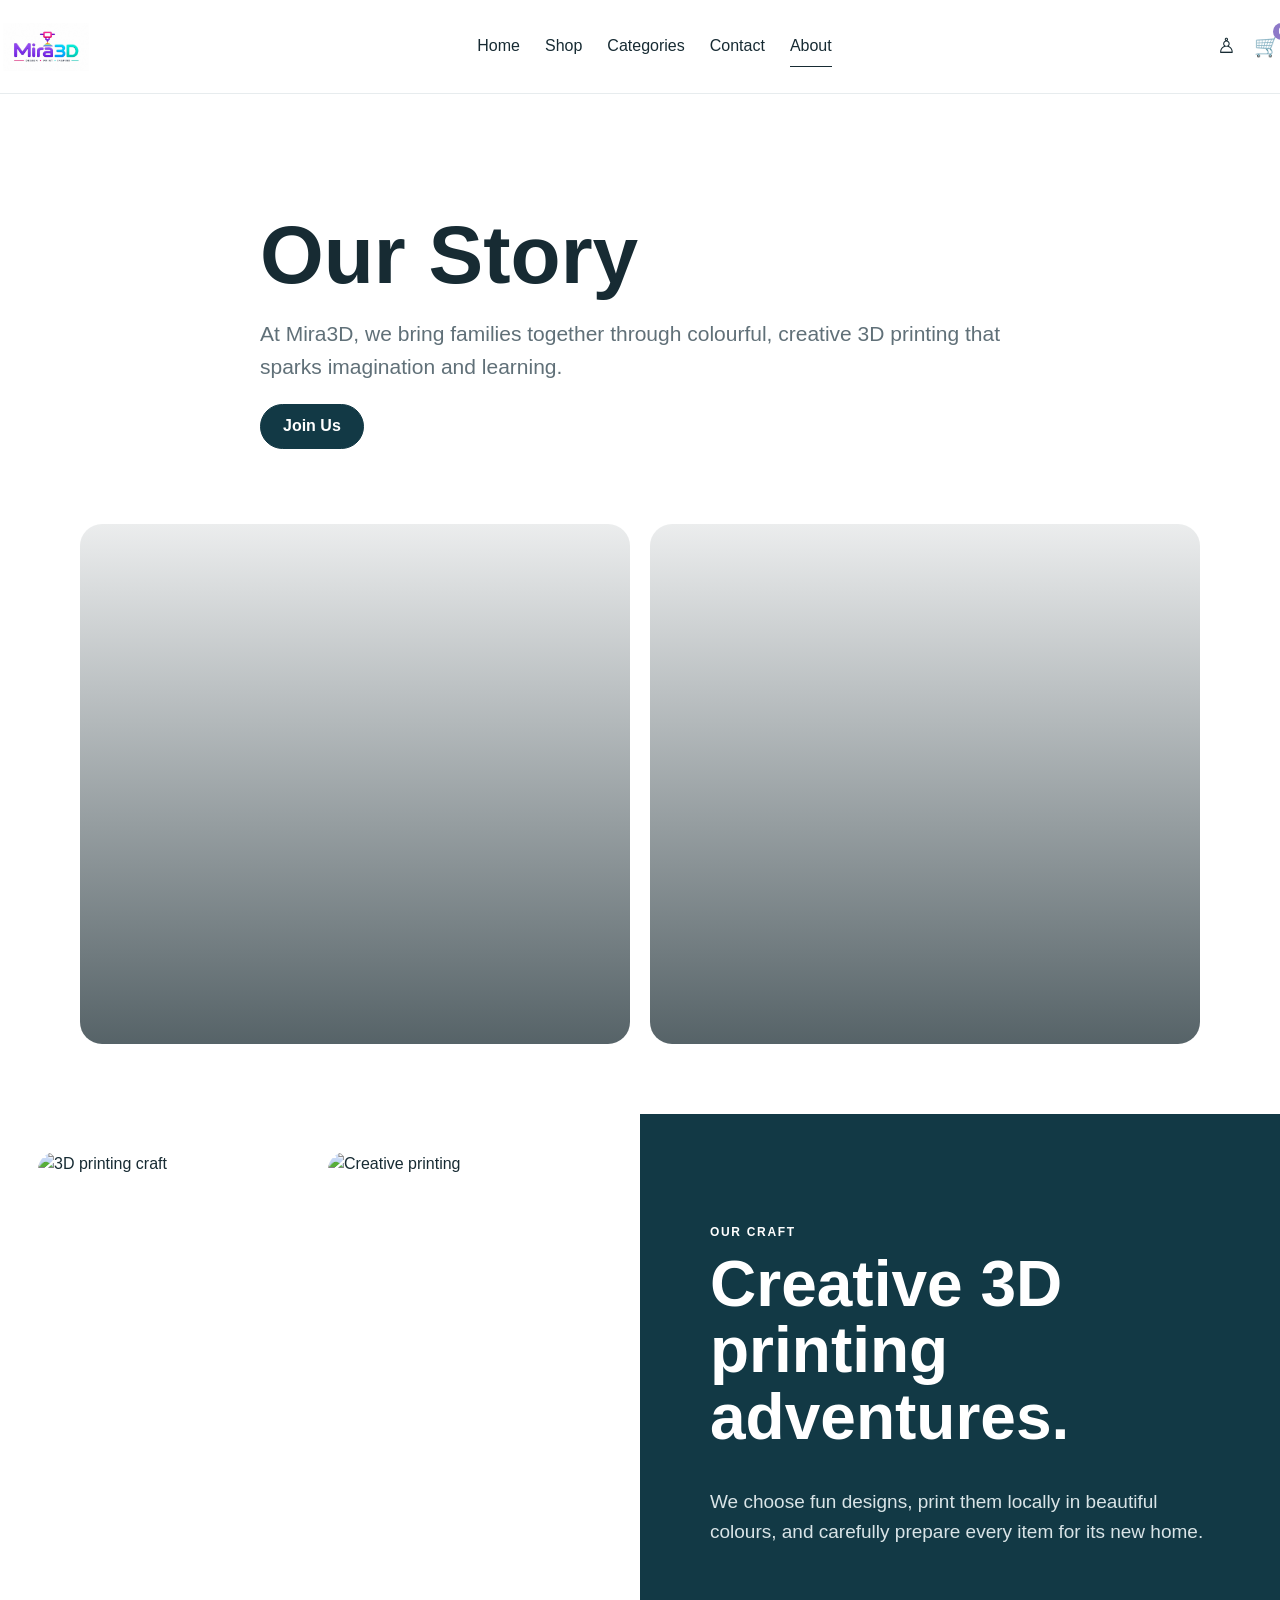
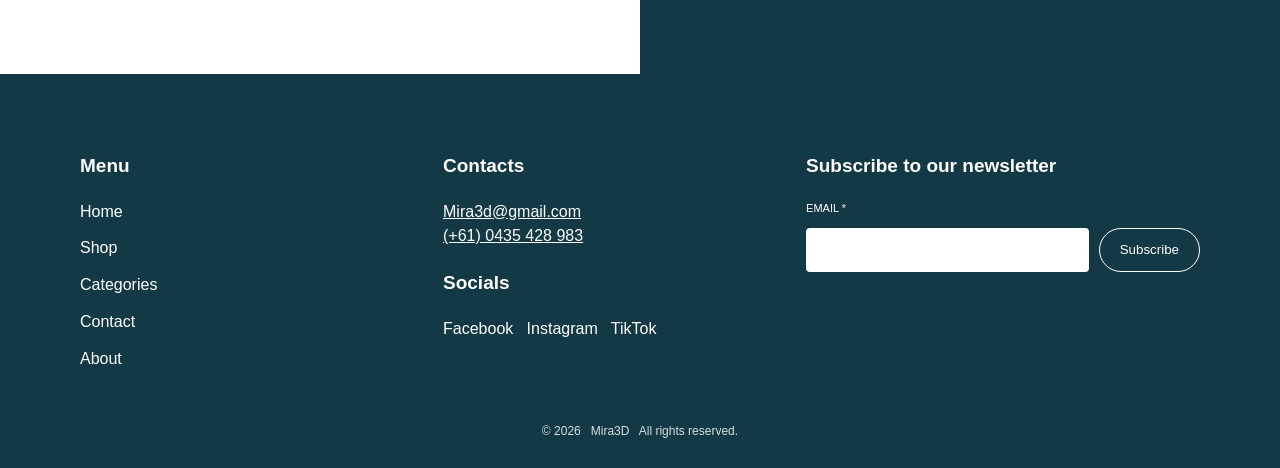
==== about.html @ fe5ae588 "Add about.html to rebuilt Mira3D website" ====
<!doctype html><html lang="en"><head><meta charset="utf-8"><meta name="viewport" content="width=device-width,initial-scale=1"><meta name="theme-color" content="#123945"><title>About | Mira3D</title><meta name="description" content="Colourful 3D-printed gifts, toys, home organisers and décor from Mira3D."><link rel="icon" href="assets/mira3d-logo.svg" type="image/svg+xml"><link rel="stylesheet" href="styles.css"></head><body><header class="site-header"><div class="container nav-wrap"><a class="logo" href="index.html"><img src="assets/mira3d-logo.svg" alt="Mira3D"></a><button class="mobile-toggle" aria-label="Open menu">☰</button><nav class="main-nav"><a class="" href="index.html">Home</a><a class="" href="shop.html">Shop</a><a class="" href="categories.html">Categories</a><a class="" href="contact.html">Contact</a><a class="active" href="about.html">About</a></nav><div class="nav-icons"><a class="icon-link" href="contact.html" aria-label="Account">♙</a><a class="icon-link" href="shop.html" aria-label="Cart">🛒<span class="cart-count">0</span></a></div></div></header><main><section class="page-hero"><div class="container story-copy"><h1>Our Story</h1><p>At Mira3D, we bring families together through colourful, creative 3D printing that sparks imagination and learning.</p><a class="button button-dark" href="contact.html">Join Us</a></div><div class="container story-grid"><div class="story-image story-one"></div><div class="story-image story-two"></div></div></section><section class="together"><div class="together-images"><img src="https://images.unsplash.com/photo-1683885544596-bf842aa16196?q=85&w=900&fit=crop" alt="3D printing craft"><img src="https://images.unsplash.com/photo-1694892671190-f9456e4cdb01?q=85&w=700&fit=crop" alt="Creative printing"></div><div class="together-copy"><span class="kicker">Our Craft</span><h2>Creative 3D printing adventures.</h2><p>We choose fun designs, print them locally in beautiful colours, and carefully prepare every item for its new home.</p></div></section></main><footer class="site-footer"><div class="container"><div class="footer-grid"><div><h3>Menu</h3><div class="footer-menu"><a href="index.html">Home</a><a href="shop.html">Shop</a><a href="categories.html">Categories</a><a href="contact.html">Contact</a><a href="about.html">About</a></div></div><div class="footer-contact"><h3>Contacts</h3><p><a href="mailto:Mira3d@gmail.com">Mira3d@gmail.com</a><br><a href="tel:+610435428983">(+61) 0435 428 983</a></p><h3>Socials</h3><p>Facebook &nbsp; Instagram &nbsp; TikTok</p></div><div><h3>Subscribe to our newsletter</h3><p style="font-size:11px">EMAIL *</p><div class="newsletter"><input type="email" aria-label="Email"><button type="button">Subscribe</button></div></div></div><div class="copyright">© 2026 &nbsp; Mira3D &nbsp; All rights reserved.</div></div></footer><script src="script.js"></script></body></html>
---- styles.css ----
:root{--navy:#123945;--ink:#172b33;--muted:#607078;--line:#e7ecee;--lav:#8d79c8;--cyan:#6fd3d7;--bg:#fff;--soft:#f6f8f8}*{box-sizing:border-box}html{scroll-behavior:smooth}body{margin:0;font-family:Arial,Helvetica,sans-serif;color:var(--ink);background:#fff;line-height:1.55}img{max-width:100%;display:block}a{color:inherit}.container{width:min(1120px,calc(100% - 40px));margin:auto}.site-header{height:94px;display:flex;align-items:center;border-bottom:1px solid var(--line);background:#fff;position:sticky;top:0;z-index:30}.nav-wrap{display:flex;align-items:center;justify-content:space-between;width:100%}.logo img{width:92px;height:48px;object-fit:contain}.main-nav{display:flex;align-items:center;gap:25px}.main-nav a{text-decoration:none;font-size:16px;padding:8px 0;border-bottom:1px solid transparent}.main-nav a:hover,.main-nav a.active{border-color:var(--ink)}.nav-icons{display:flex;gap:18px;align-items:center}.icon-link{text-decoration:none;font-size:21px;position:relative}.cart-count{position:absolute;right:-10px;top:-7px;background:var(--lav);color:#fff;border-radius:50%;min-width:17px;height:17px;padding:0 4px;font-size:11px;display:grid;place-items:center}.hero{padding:48px 0 72px}.hero-mosaic{display:grid;grid-template-columns:1.15fr .85fr;grid-template-rows:240px 240px;gap:18px}.hero-card{position:relative;border-radius:22px;overflow:hidden;padding:34px;color:#fff;display:flex;flex-direction:column;justify-content:flex-end;background-size:cover;background-position:center}.hero-card:before,.category-card:before,.story-image:before{content:"";position:absolute;inset:0;background:linear-gradient(180deg,rgba(6,25,32,.08),rgba(6,25,32,.68))}.hero-card>*{position:relative}.hero-main{grid-row:span 2;background-image:url('https://images.unsplash.com/photo-1694892671190-f9456e4cdb01?q=85&w=900&fit=crop')}.hero-gift{background-image:url('https://images.unsplash.com/photo-1555487525-ff7eb0ba00c0?q=85&w=700&fit=crop')}.hero-home{background-image:url('https://images.unsplash.com/photo-1702863361940-0aad0c2e3768?q=85&w=700&fit=crop')}.kicker{text-transform:uppercase;letter-spacing:.14em;font-size:12px;font-weight:700}.hero h1{font-size:clamp(44px,6vw,76px);line-height:1;margin:10px 0 18px}.hero-card h2{font-size:30px;line-height:1.1;margin:8px 0 16px}.button{display:inline-flex;align-items:center;justify-content:center;width:max-content;min-height:45px;padding:0 22px;border:1px solid currentColor;border-radius:999px;text-decoration:none;font-weight:700;background:transparent;color:#fff;cursor:pointer}.button-dark{background:var(--navy);border-color:var(--navy);color:#fff}.button-light{background:#fff;border-color:#fff;color:var(--ink)}.split-feature{display:grid;grid-template-columns:1fr 1fr;min-height:480px}.feature-image{background-size:cover;background-position:center}.organiser-img{background-image:url('https://images.unsplash.com/photo-1694208590719-96139a8f2a32?q=85&w=900&fit=crop')}.toy-img{background-image:url('https://images.unsplash.com/photo-1690627931198-50041a06119f?q=85&w=900&fit=crop')}.feature-copy{display:flex;flex-direction:column;justify-content:center;padding:70px;background:#f2eff8}.split-feature.alt .feature-copy{background:#e8f6f4}.feature-copy h2{font-size:clamp(38px,5vw,64px);line-height:1.05;margin:9px 0 18px}.feature-copy p{font-size:19px;max-width:520px}.section{padding:82px 0}.section-title{text-align:center;font-size:clamp(38px,5vw,58px);margin:0 0 42px;line-height:1.05}.product-grid{display:grid;grid-template-columns:repeat(4,1fr);gap:22px}.product-card{min-width:0}.product-card img{width:100%;aspect-ratio:1/1;object-fit:cover;border-radius:18px}.product-card h3{font-size:20px;margin:15px 0 3px}.price{color:var(--muted);margin:0 0 12px}.add-cart{border:1px solid var(--navy);color:var(--navy);background:#fff;border-radius:999px;padding:9px 17px;font-weight:700;cursor:pointer}.add-cart:hover{background:var(--navy);color:#fff}.center{text-align:center;margin-top:40px}.together{display:grid;grid-template-columns:1fr 1fr;min-height:560px}.together-images{display:grid;grid-template-columns:1fr 1fr;gap:16px;padding:38px;background:#fff}.together-images img{height:100%;width:100%;object-fit:cover;border-radius:18px}.together-copy{background:var(--navy);color:#fff;display:flex;flex-direction:column;justify-content:center;padding:70px}.together-copy h2{font-size:clamp(42px,5vw,68px);line-height:1.04;margin:9px 0 18px}.together-copy p{font-size:19px;color:#d9e4e7}.page-hero{padding:45px 0 70px}.category-grid{display:grid;grid-template-columns:repeat(2,1fr);gap:20px}.category-card{position:relative;min-height:335px;border-radius:22px;overflow:hidden;background-size:cover;background-position:center;color:#fff;padding:28px;display:flex;flex-direction:column;justify-content:flex-end;text-decoration:none}.category-card>*{position:relative}.category-card h2{font-size:34px;margin:0 0 10px}.category-card span{text-decoration:underline}.cat-home{background-image:url('https://images.unsplash.com/photo-1694892671190-f9456e4cdb01?q=85&w=900&fit=crop')}.cat-toys{background-image:url('https://images.unsplash.com/photo-1655087751325-1aba19f6dd16?q=85&w=900&fit=crop')}.cat-decor{background-image:url('https://images.unsplash.com/photo-1596672565061-b276adb3cf39?q=85&w=900&fit=crop')}.cat-custom{background-image:url('https://images.unsplash.com/photo-1683885544596-bf842aa16196?q=85&w=900&fit=crop')}.contact-layout{display:grid;grid-template-columns:1fr 1fr;gap:70px;align-items:center}.contact-layout img{width:100%;aspect-ratio:1/1;object-fit:cover;border-radius:24px}.page-heading{font-size:clamp(48px,7vw,82px);line-height:1;margin:0 0 15px}.lead{font-size:20px;color:var(--muted)}.form{display:grid;gap:18px;margin-top:30px}.form label{font-size:14px;font-weight:700}.form input,.form textarea{width:100%;border:0;border-bottom:1px solid #9aa7ad;padding:12px 2px;font:inherit;outline:none}.form textarea{min-height:110px;resize:vertical}.checkbox{display:flex;gap:10px;font-size:12px;color:var(--muted)}.checkbox input{width:auto}.story-grid{display:grid;grid-template-columns:1fr 1fr;gap:20px}.story-image{position:relative;min-height:520px;border-radius:22px;overflow:hidden;background-size:cover;background-position:center}.story-one{background-image:url('https://images.unsplash.com/photo-1596672565061-b276adb3cf39?q=85&w=900&fit=crop')}.story-two{background-image:url('https://images.unsplash.com/photo-1689443111130-6e9c7dfd8f9e?q=85&w=900&fit=crop')}.story-copy{padding:75px 0;max-width:760px}.story-copy h1{font-size:clamp(48px,7vw,82px);line-height:1;margin:0 0 22px}.story-copy p{font-size:21px;color:var(--muted)}.site-footer{background:var(--navy);color:#fff;padding:58px 0 28px}.footer-grid{display:grid;grid-template-columns:1fr 1fr 1.3fr;gap:60px}.site-footer h3{font-size:19px}.footer-menu{display:grid;gap:12px}.footer-menu a{color:#fff;text-decoration:none}.footer-contact a{color:#fff}.newsletter{display:flex;gap:10px}.newsletter input{min-height:44px;border:0;border-radius:4px;padding:0 12px;flex:1}.newsletter button{border:1px solid #fff;background:transparent;color:#fff;border-radius:999px;padding:0 20px}.copyright{text-align:center;font-size:12px;margin-top:50px;color:#d4e0e3}.mobile-toggle{display:none;background:none;border:0;font-size:25px}@media(max-width:850px){.mobile-toggle{display:block}.main-nav{display:none;position:absolute;left:20px;right:20px;top:82px;background:#fff;padding:20px;box-shadow:0 15px 30px rgba(0,0,0,.12);flex-direction:column}.main-nav.open{display:flex}.hero-mosaic{grid-template-columns:1fr;grid-template-rows:420px 250px 250px}.hero-main{grid-row:auto}.split-feature,.together,.contact-layout,.story-grid{grid-template-columns:1fr}.split-feature.alt .feature-image{order:0}.feature-image{min-height:380px}.product-grid{grid-template-columns:repeat(2,1fr)}.together-images{min-height:500px}.category-grid{grid-template-columns:1fr}.footer-grid{grid-template-columns:1fr 1fr}.footer-grid>div:last-child{grid-column:1/-1}}@media(max-width:540px){.container{width:min(100% - 28px,1120px)}.site-header{height:78px}.logo img{width:82px}.nav-icons{gap:12px}.hero{padding-top:25px}.hero-mosaic{grid-template-rows:380px 230px 230px}.hero-card{padding:24px}.split-feature{display:flex;flex-direction:column}.split-feature.alt .feature-image{order:0}.feature-copy{padding:48px 24px}.product-grid{grid-template-columns:1fr}.together-images{min-height:420px;padding:20px}.together-copy{padding:55px 28px}.category-card{min-height:280px}.contact-layout{gap:35px}.story-image{min-height:370px}.footer-grid{grid-template-columns:1fr;gap:30px}.footer-grid>div:last-child{grid-column:auto}.newsletter{flex-direction:column}.newsletter button{min-height:44px}}
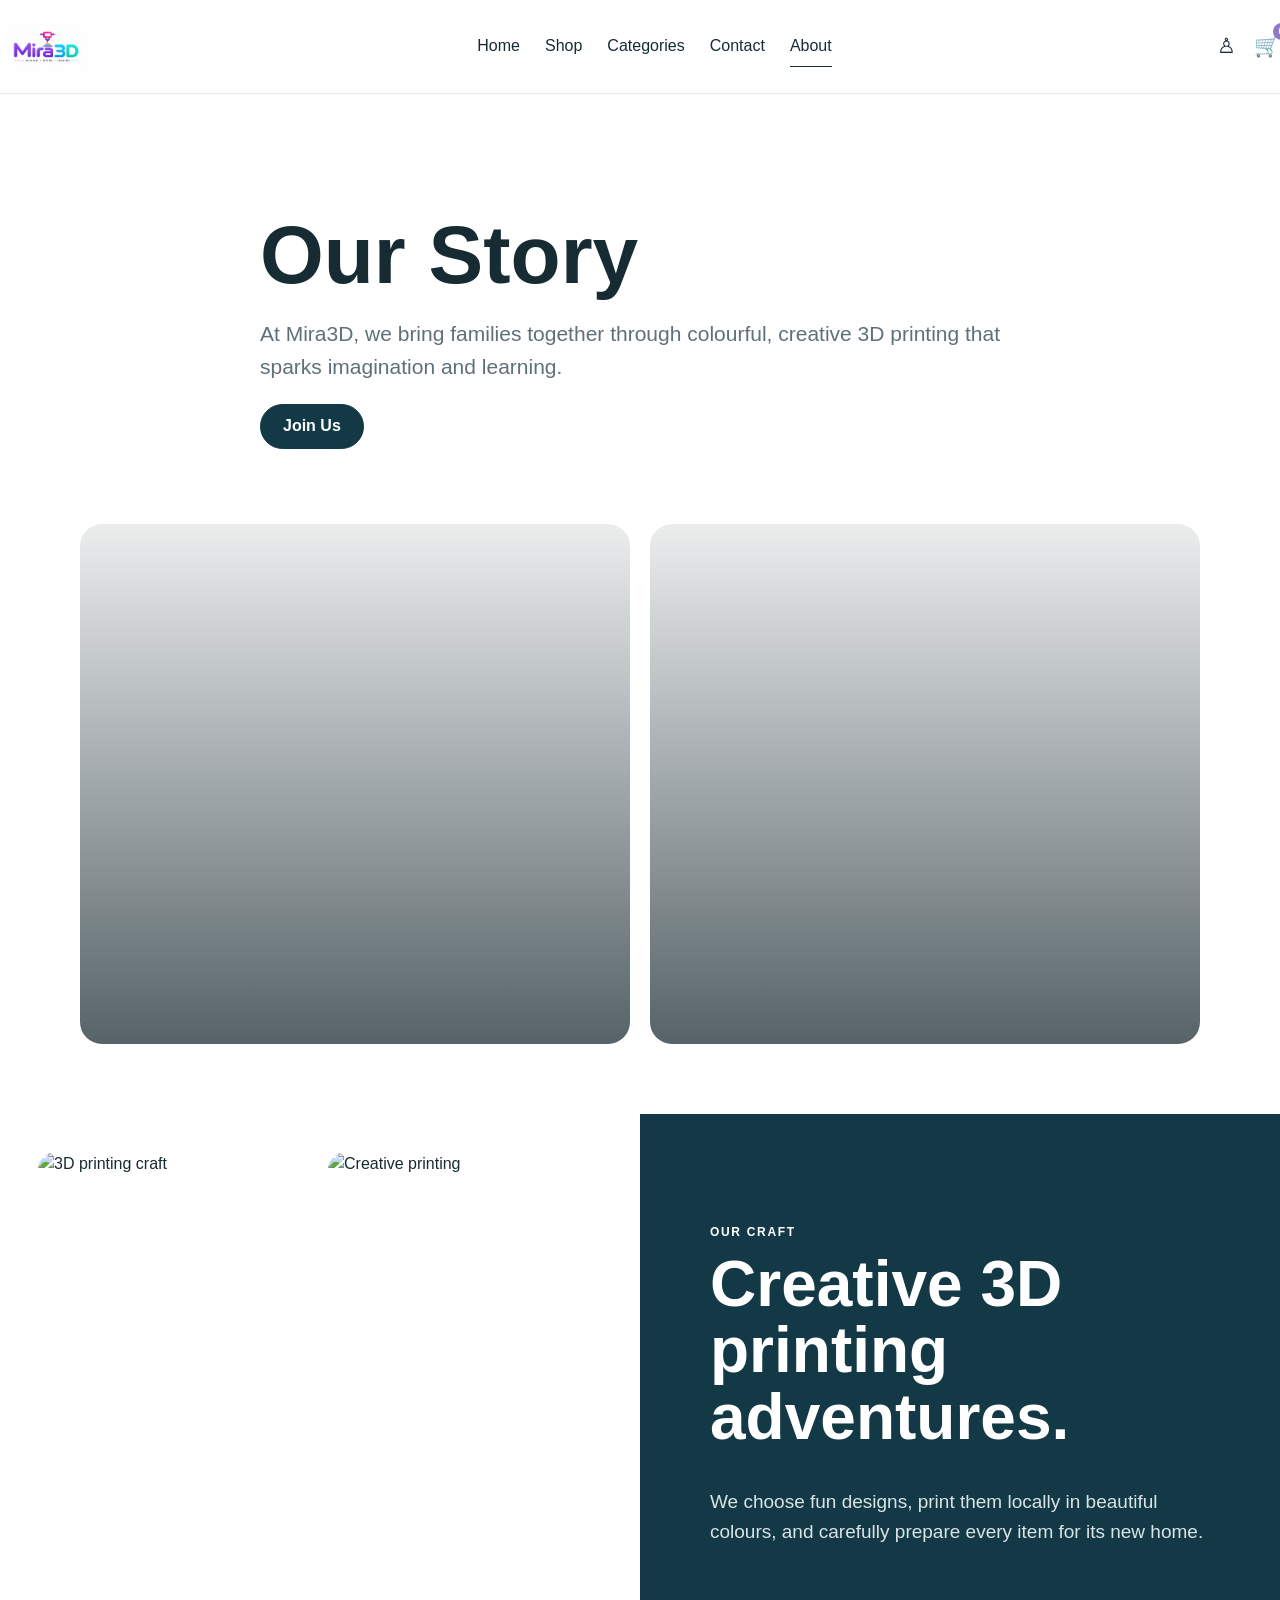
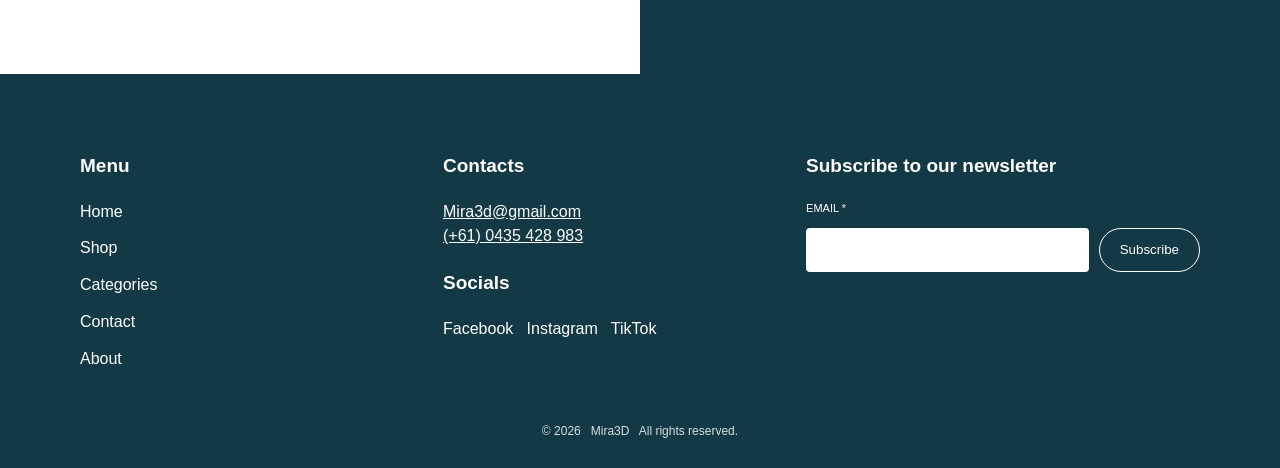
==== commit 03fe2cf0: "Show Mira3D logo in site header" ====
--- a/about.html
+++ b/about.html
@@ -1 +1 @@
-<!doctype html><html lang="en"><head><meta charset="utf-8"><meta name="viewport" content="width=device-width,initial-scale=1"><meta name="theme-color" content="#123945"><title>About | Mira3D</title><meta name="description" content="Colourful 3D-printed gifts, toys, home organisers and décor from Mira3D."><link rel="icon" href="assets/mira3d-logo.svg" type="image/svg+xml"><link rel="stylesheet" href="styles.css"></head><body><header class="site-header"><div class="container nav-wrap"><a class="logo" href="index.html"><img src="assets/mira3d-logo.svg" alt="Mira3D"></a><button class="mobile-toggle" aria-label="Open menu">☰</button><nav class="main-nav"><a class="" href="index.html">Home</a><a class="" href="shop.html">Shop</a><a class="" href="categories.html">Categories</a><a class="" href="contact.html">Contact</a><a class="active" href="about.html">About</a></nav><div class="nav-icons"><a class="icon-link" href="contact.html" aria-label="Account">♙</a><a class="icon-link" href="shop.html" aria-label="Cart">🛒<span class="cart-count">0</span></a></div></div></header><main><section class="page-hero"><div class="container story-copy"><h1>Our Story</h1><p>At Mira3D, we bring families together through colourful, creative 3D printing that sparks imagination and learning.</p><a class="button button-dark" href="contact.html">Join Us</a></div><div class="container story-grid"><div class="story-image story-one"></div><div class="story-image story-two"></div></div></section><section class="together"><div class="together-images"><img src="https://images.unsplash.com/photo-1683885544596-bf842aa16196?q=85&w=900&fit=crop" alt="3D printing craft"><img src="https://images.unsplash.com/photo-1694892671190-f9456e4cdb01?q=85&w=700&fit=crop" alt="Creative printing"></div><div class="together-copy"><span class="kicker">Our Craft</span><h2>Creative 3D printing adventures.</h2><p>We choose fun designs, print them locally in beautiful colours, and carefully prepare every item for its new home.</p></div></section></main><footer class="site-footer"><div class="container"><div class="footer-grid"><div><h3>Menu</h3><div class="footer-menu"><a href="index.html">Home</a><a href="shop.html">Shop</a><a href="categories.html">Categories</a><a href="contact.html">Contact</a><a href="about.html">About</a></div></div><div class="footer-contact"><h3>Contacts</h3><p><a href="mailto:Mira3d@gmail.com">Mira3d@gmail.com</a><br><a href="tel:+610435428983">(+61) 0435 428 983</a></p><h3>Socials</h3><p>Facebook &nbsp; Instagram &nbsp; TikTok</p></div><div><h3>Subscribe to our newsletter</h3><p style="font-size:11px">EMAIL *</p><div class="newsletter"><input type="email" aria-label="Email"><button type="button">Subscribe</button></div></div></div><div class="copyright">© 2026 &nbsp; Mira3D &nbsp; All rights reserved.</div></div></footer><script src="script.js"></script></body></html>+<!doctype html><html lang="en"><head><meta charset="utf-8"><meta name="viewport" content="width=device-width,initial-scale=1"><meta name="theme-color" content="#123945"><title>About | Mira3D</title><meta name="description" content="Colourful 3D-printed gifts, toys, home organisers and décor from Mira3D."><link rel="icon" href="assets/mira3d-logo.svg" type="image/svg+xml"><link rel="stylesheet" href="styles.css"></head><body><header class="site-header"><div class="container nav-wrap"><a class="logo" href="index.html"><img src="[data-uri]" alt="Mira3D logo"></a><button class="mobile-toggle" aria-label="Open menu">☰</button><nav class="main-nav"><a class="" href="index.html">Home</a><a class="" href="shop.html">Shop</a><a class="" href="categories.html">Categories</a><a class="" href="contact.html">Contact</a><a class="active" href="about.html">About</a></nav><div class="nav-icons"><a class="icon-link" href="contact.html" aria-label="Account">♙</a><a class="icon-link" href="shop.html" aria-label="Cart">🛒<span class="cart-count">0</span></a></div></div></header><main><section class="page-hero"><div class="container story-copy"><h1>Our Story</h1><p>At Mira3D, we bring families together through colourful, creative 3D printing that sparks imagination and learning.</p><a class="button button-dark" href="contact.html">Join Us</a></div><div class="container story-grid"><div class="story-image story-one"></div><div class="story-image story-two"></div></div></section><section class="together"><div class="together-images"><img src="https://images.unsplash.com/photo-1683885544596-bf842aa16196?q=85&w=900&fit=crop" alt="3D printing craft"><img src="https://images.unsplash.com/photo-1694892671190-f9456e4cdb01?q=85&w=700&fit=crop" alt="Creative printing"></div><div class="together-copy"><span class="kicker">Our Craft</span><h2>Creative 3D printing adventures.</h2><p>We choose fun designs, print them locally in beautiful colours, and carefully prepare every item for its new home.</p></div></section></main><footer class="site-footer"><div class="container"><div class="footer-grid"><div><h3>Menu</h3><div class="footer-menu"><a href="index.html">Home</a><a href="shop.html">Shop</a><a href="categories.html">Categories</a><a href="contact.html">Contact</a><a href="about.html">About</a></div></div><div class="footer-contact"><h3>Contacts</h3><p><a href="mailto:Mira3d@gmail.com">Mira3d@gmail.com</a><br><a href="tel:+610435428983">(+61) 0435 428 983</a></p><h3>Socials</h3><p>Facebook &nbsp; Instagram &nbsp; TikTok</p></div><div><h3>Subscribe to our newsletter</h3><p style="font-size:11px">EMAIL *</p><div class="newsletter"><input type="email" aria-label="Email"><button type="button">Subscribe</button></div></div></div><div class="copyright">© 2026 &nbsp; Mira3D &nbsp; All rights reserved.</div></div></footer><script src="script.js"></script></body></html>
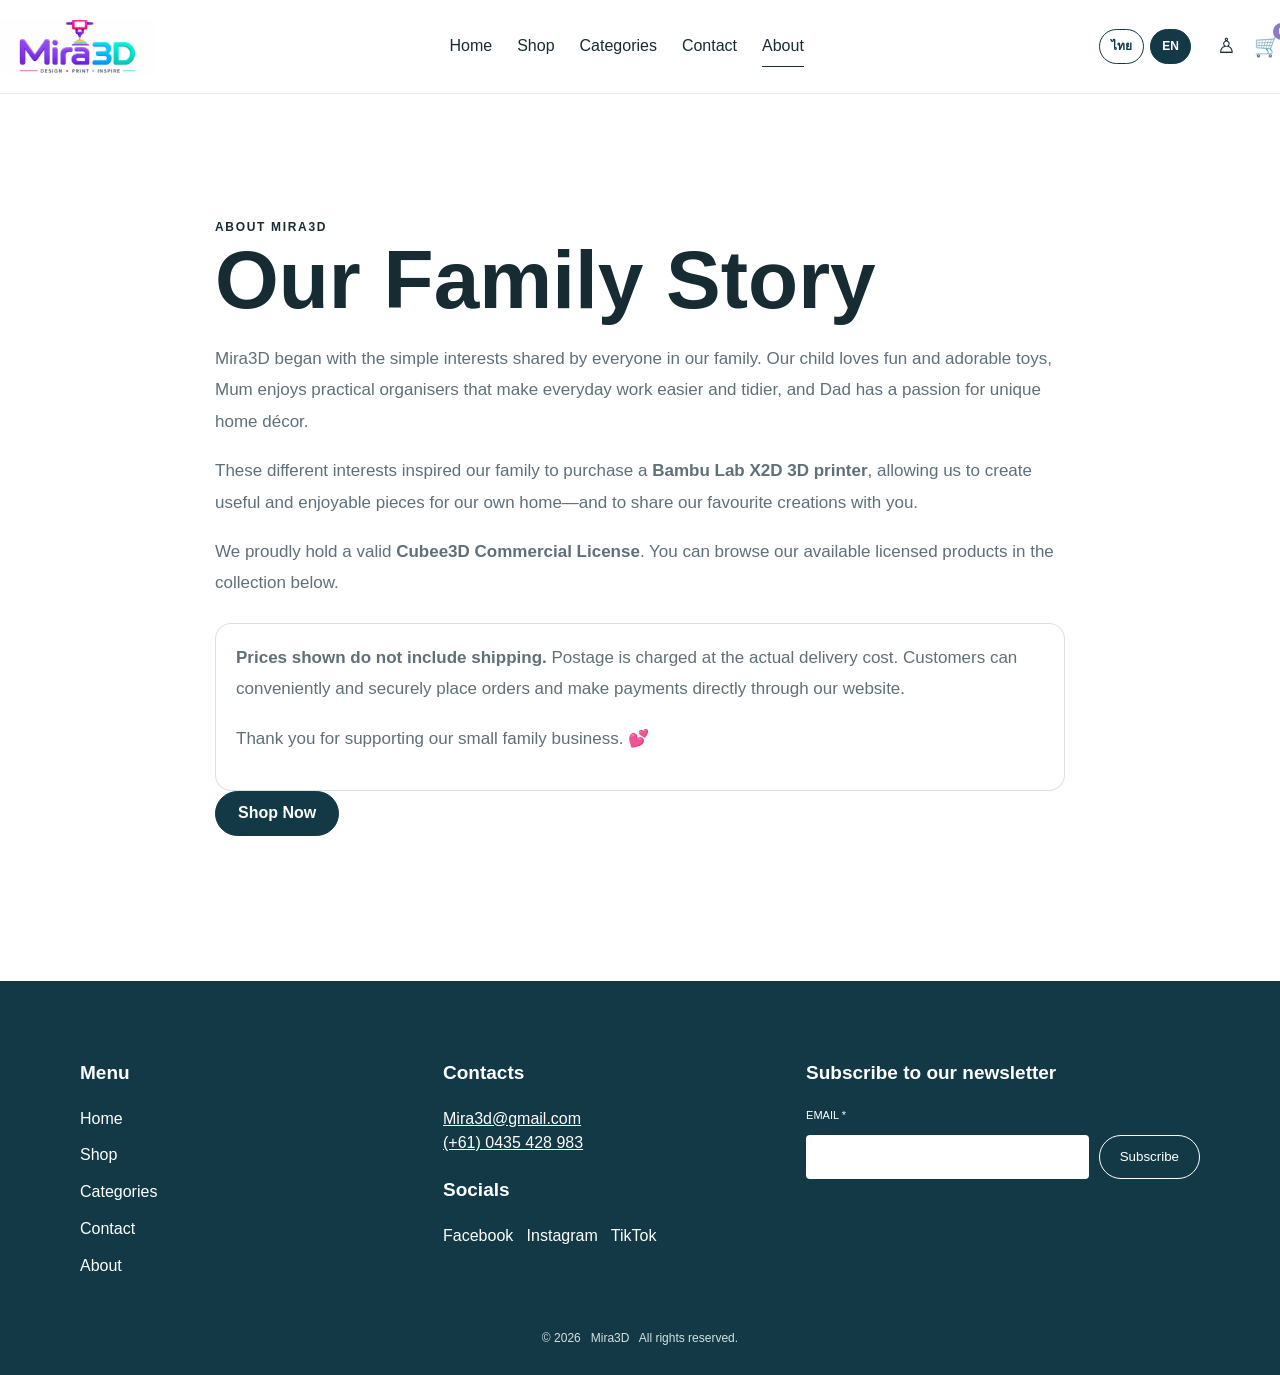
==== commit 9a92e002: "Add bilingual family story and language switcher to About page" ====
--- a/about.html
+++ b/about.html
@@ -1 +1,8 @@
-<!doctype html><html lang="en"><head><meta charset="utf-8"><meta name="viewport" content="width=device-width,initial-scale=1"><meta name="theme-color" content="#123945"><title>About | Mira3D</title><meta name="description" content="Colourful 3D-printed gifts, toys, home organisers and décor from Mira3D."><link rel="icon" href="assets/mira3d-logo.svg" type="image/svg+xml"><link rel="stylesheet" href="styles.css"></head><body><header class="site-header"><div class="container nav-wrap"><a class="logo" href="index.html"><img src="[data-uri]" alt="Mira3D logo"></a><button class="mobile-toggle" aria-label="Open menu">☰</button><nav class="main-nav"><a class="" href="index.html">Home</a><a class="" href="shop.html">Shop</a><a class="" href="categories.html">Categories</a><a class="" href="contact.html">Contact</a><a class="active" href="about.html">About</a></nav><div class="nav-icons"><a class="icon-link" href="contact.html" aria-label="Account">♙</a><a class="icon-link" href="shop.html" aria-label="Cart">🛒<span class="cart-count">0</span></a></div></div></header><main><section class="page-hero"><div class="container story-copy"><h1>Our Story</h1><p>At Mira3D, we bring families together through colourful, creative 3D printing that sparks imagination and learning.</p><a class="button button-dark" href="contact.html">Join Us</a></div><div class="container story-grid"><div class="story-image story-one"></div><div class="story-image story-two"></div></div></section><section class="together"><div class="together-images"><img src="https://images.unsplash.com/photo-1683885544596-bf842aa16196?q=85&w=900&fit=crop" alt="3D printing craft"><img src="https://images.unsplash.com/photo-1694892671190-f9456e4cdb01?q=85&w=700&fit=crop" alt="Creative printing"></div><div class="together-copy"><span class="kicker">Our Craft</span><h2>Creative 3D printing adventures.</h2><p>We choose fun designs, print them locally in beautiful colours, and carefully prepare every item for its new home.</p></div></section></main><footer class="site-footer"><div class="container"><div class="footer-grid"><div><h3>Menu</h3><div class="footer-menu"><a href="index.html">Home</a><a href="shop.html">Shop</a><a href="categories.html">Categories</a><a href="contact.html">Contact</a><a href="about.html">About</a></div></div><div class="footer-contact"><h3>Contacts</h3><p><a href="mailto:Mira3d@gmail.com">Mira3d@gmail.com</a><br><a href="tel:+610435428983">(+61) 0435 428 983</a></p><h3>Socials</h3><p>Facebook &nbsp; Instagram &nbsp; TikTok</p></div><div><h3>Subscribe to our newsletter</h3><p style="font-size:11px">EMAIL *</p><div class="newsletter"><input type="email" aria-label="Email"><button type="button">Subscribe</button></div></div></div><div class="copyright">© 2026 &nbsp; Mira3D &nbsp; All rights reserved.</div></div></footer><script src="script.js"></script></body></html>+<!doctype html><html lang="en"><head><meta charset="utf-8"><meta name="viewport" content="width=device-width,initial-scale=1"><meta name="theme-color" content="#123945"><title>About | Mira3D</title><meta name="description" content="Colourful 3D-printed gifts, toys, home organisers and décor from Mira3D."><link rel="icon" href="assets/mira3d-logo.svg" type="image/svg+xml"><link rel="stylesheet" href="styles.css"><style>
+.lang-switch{display:flex;gap:6px;align-items:center;margin-right:8px}.lang-btn{border:1px solid #123945;background:#fff;color:#123945;border-radius:999px;padding:7px 11px;font:inherit;font-size:12px;font-weight:700;cursor:pointer}.lang-btn.active{background:#123945;color:#fff}.about-story{max-width:850px;margin:0 auto}.about-story p{font-size:17px;line-height:1.85;margin:0 0 18px}.about-note{margin-top:24px;padding:18px 20px;border-radius:16px;background:#fff;border:1px solid rgba(18,57,69,.15)}[data-lang-panel]{display:none}[data-lang-panel].active{display:block}@media(max-width:760px){.lang-switch{margin-left:auto}.lang-btn{padding:6px 9px}.about-story p{font-size:15px}}
+</style></head><body><header class="site-header"><div class="container nav-wrap"><a class="logo" href="index.html"><img src="[data-uri]" alt="Mira3D logo"></a><button class="mobile-toggle" aria-label="Open menu">☰</button><nav class="main-nav"><a class="" href="index.html">Home</a><a class="" href="shop.html">Shop</a><a class="" href="categories.html">Categories</a><a class="" href="contact.html">Contact</a><a class="active" href="about.html">About</a></nav><div class="nav-icons"><div class="lang-switch" role="group" aria-label="Choose language"><button class="lang-btn" type="button" data-set-lang="th">ไทย</button><button class="lang-btn active" type="button" data-set-lang="en">EN</button></div><a class="icon-link" href="contact.html" aria-label="Account">♙</a><a class="icon-link" href="shop.html" aria-label="Cart">🛒<span class="cart-count">0</span></a></div></div></header><main><section class="page-hero"><div class="container story-copy about-story">
+<div data-lang-panel="en" class="active"><span class="kicker">About Mira3D</span><h1>Our Family Story</h1><p>Mira3D began with the simple interests shared by everyone in our family. Our child loves fun and adorable toys, Mum enjoys practical organisers that make everyday work easier and tidier, and Dad has a passion for unique home décor.</p><p>These different interests inspired our family to purchase a <strong>Bambu Lab X2D 3D printer</strong>, allowing us to create useful and enjoyable pieces for our own home—and to share our favourite creations with you.</p><p>We proudly hold a valid <strong>Cubee3D Commercial License</strong>. You can browse our available licensed products in the collection below.</p><div class="about-note"><p><strong>Prices shown do not include shipping.</strong> Postage is charged at the actual delivery cost. Customers can conveniently and securely place orders and make payments directly through our website.</p><p>Thank you for supporting our small family business. 💕</p></div><a class="button button-dark" href="shop.html">Shop Now</a></div>
+<div data-lang-panel="th" lang="th"><span class="kicker">เกี่ยวกับ Mira3D</span><h1>เรื่องราวของครอบครัวเรา</h1><p>Mira3D เริ่มต้นจากความชอบเล็ก ๆ ของทุกคนในครอบครัว ลูกของเราชื่นชอบของเล่นน่ารัก ๆ คุณแม่ชอบอุปกรณ์จัดระเบียบที่ช่วยให้การทำงานง่ายและเป็นระเบียบมากขึ้น ส่วนคุณพ่อชอบของตกแต่งบ้านที่สวยงามและมีเอกลักษณ์</p><p>ความชอบที่แตกต่างกันของเราจึงกลายเป็นแรงบันดาลใจให้ครอบครัวตัดสินใจซื้อเครื่องพิมพ์ 3 มิติ <strong>Bambu Lab X2D</strong> เพื่อสร้างสรรค์ชิ้นงานสำหรับใช้เองภายในบ้าน และแบ่งปันผลงานน่ารัก ๆ เหล่านี้ให้ทุกคนสามารถเลือกซื้อได้ด้วย</p><p>เราเป็นผู้ถือ <strong>Commercial License จาก Cubee3D</strong> อย่างถูกต้อง สินค้าที่มีจำหน่ายสามารถเลือกชมได้จากรายการด้านล่าง</p><div class="about-note"><p><strong>ราคาสินค้าที่แสดงยังไม่รวมค่าจัดส่ง</strong> โดยคิดค่าจัดส่งตามจริง ลูกค้าสามารถเลือกสินค้าและชำระเงินผ่านเว็บไซต์ได้อย่างสะดวกและปลอดภัยค่ะ</p><p>ขอบคุณที่สนับสนุนธุรกิจเล็ก ๆ ของครอบครัวเรานะคะ 💕</p></div><a class="button button-dark" href="shop.html">เลือกซื้อสินค้า</a></div>
+</div></section></main><footer class="site-footer"><div class="container"><div class="footer-grid"><div><h3>Menu</h3><div class="footer-menu"><a href="index.html">Home</a><a href="shop.html">Shop</a><a href="categories.html">Categories</a><a href="contact.html">Contact</a><a href="about.html">About</a></div></div><div class="footer-contact"><h3>Contacts</h3><p><a href="mailto:Mira3d@gmail.com">Mira3d@gmail.com</a><br><a href="tel:+610435428983">(+61) 0435 428 983</a></p><h3>Socials</h3><p>Facebook &nbsp; Instagram &nbsp; TikTok</p></div><div><h3>Subscribe to our newsletter</h3><p style="font-size:11px">EMAIL *</p><div class="newsletter"><input type="email" aria-label="Email"><button type="button">Subscribe</button></div></div></div><div class="copyright">© 2026 &nbsp; Mira3D &nbsp; All rights reserved.</div></div></footer><script src="script.js"></script><script>
+(function(){var labels={en:["Home","Shop","Categories","Contact","About"],th:["หน้าแรก","สินค้า","หมวดหมู่","ติดต่อเรา","เกี่ยวกับเรา"]};function setLang(lang){document.documentElement.lang=lang;document.querySelectorAll("[data-lang-panel]").forEach(function(p){p.classList.toggle("active",p.dataset.langPanel===lang)});document.querySelectorAll("[data-set-lang]").forEach(function(b){b.classList.toggle("active",b.dataset.setLang===lang)});document.querySelectorAll(".main-nav a").forEach(function(a,i){if(labels[lang][i])a.textContent=labels[lang][i]});localStorage.setItem("mira3d-language",lang)}document.querySelectorAll("[data-set-lang]").forEach(function(b){b.addEventListener("click",function(){setLang(b.dataset.setLang)})});setLang(localStorage.getItem("mira3d-language")==="th"?"th":"en")})();
+</script></body></html>
--- a/styles.css
+++ b/styles.css
@@ -1 +1 @@
-:root{--navy:#123945;--ink:#172b33;--muted:#607078;--line:#e7ecee;--lav:#8d79c8;--cyan:#6fd3d7;--bg:#fff;--soft:#f6f8f8}*{box-sizing:border-box}html{scroll-behavior:smooth}body{margin:0;font-family:Arial,Helvetica,sans-serif;color:var(--ink);background:#fff;line-height:1.55}img{max-width:100%;display:block}a{color:inherit}.container{width:min(1120px,calc(100% - 40px));margin:auto}.site-header{height:94px;display:flex;align-items:center;border-bottom:1px solid var(--line);background:#fff;position:sticky;top:0;z-index:30}.nav-wrap{display:flex;align-items:center;justify-content:space-between;width:100%}.logo img{width:92px;height:48px;object-fit:contain}.main-nav{display:flex;align-items:center;gap:25px}.main-nav a{text-decoration:none;font-size:16px;padding:8px 0;border-bottom:1px solid transparent}.main-nav a:hover,.main-nav a.active{border-color:var(--ink)}.nav-icons{display:flex;gap:18px;align-items:center}.icon-link{text-decoration:none;font-size:21px;position:relative}.cart-count{position:absolute;right:-10px;top:-7px;background:var(--lav);color:#fff;border-radius:50%;min-width:17px;height:17px;padding:0 4px;font-size:11px;display:grid;place-items:center}.hero{padding:48px 0 72px}.hero-mosaic{display:grid;grid-template-columns:1.15fr .85fr;grid-template-rows:240px 240px;gap:18px}.hero-card{position:relative;border-radius:22px;overflow:hidden;padding:34px;color:#fff;display:flex;flex-direction:column;justify-content:flex-end;background-size:cover;background-position:center}.hero-card:before,.category-card:before,.story-image:before{content:"";position:absolute;inset:0;background:linear-gradient(180deg,rgba(6,25,32,.08),rgba(6,25,32,.68))}.hero-card>*{position:relative}.hero-main{grid-row:span 2;background-image:url('https://images.unsplash.com/photo-1694892671190-f9456e4cdb01?q=85&w=900&fit=crop')}.hero-gift{background-image:url('https://images.unsplash.com/photo-1555487525-ff7eb0ba00c0?q=85&w=700&fit=crop')}.hero-home{background-image:url('https://images.unsplash.com/photo-1702863361940-0aad0c2e3768?q=85&w=700&fit=crop')}.kicker{text-transform:uppercase;letter-spacing:.14em;font-size:12px;font-weight:700}.hero h1{font-size:clamp(44px,6vw,76px);line-height:1;margin:10px 0 18px}.hero-card h2{font-size:30px;line-height:1.1;margin:8px 0 16px}.button{display:inline-flex;align-items:center;justify-content:center;width:max-content;min-height:45px;padding:0 22px;border:1px solid currentColor;border-radius:999px;text-decoration:none;font-weight:700;background:transparent;color:#fff;cursor:pointer}.button-dark{background:var(--navy);border-color:var(--navy);color:#fff}.button-light{background:#fff;border-color:#fff;color:var(--ink)}.split-feature{display:grid;grid-template-columns:1fr 1fr;min-height:480px}.feature-image{background-size:cover;background-position:center}.organiser-img{background-image:url('https://images.unsplash.com/photo-1694208590719-96139a8f2a32?q=85&w=900&fit=crop')}.toy-img{background-image:url('https://images.unsplash.com/photo-1690627931198-50041a06119f?q=85&w=900&fit=crop')}.feature-copy{display:flex;flex-direction:column;justify-content:center;padding:70px;background:#f2eff8}.split-feature.alt .feature-copy{background:#e8f6f4}.feature-copy h2{font-size:clamp(38px,5vw,64px);line-height:1.05;margin:9px 0 18px}.feature-copy p{font-size:19px;max-width:520px}.section{padding:82px 0}.section-title{text-align:center;font-size:clamp(38px,5vw,58px);margin:0 0 42px;line-height:1.05}.product-grid{display:grid;grid-template-columns:repeat(4,1fr);gap:22px}.product-card{min-width:0}.product-card img{width:100%;aspect-ratio:1/1;object-fit:cover;border-radius:18px}.product-card h3{font-size:20px;margin:15px 0 3px}.price{color:var(--muted);margin:0 0 12px}.add-cart{border:1px solid var(--navy);color:var(--navy);background:#fff;border-radius:999px;padding:9px 17px;font-weight:700;cursor:pointer}.add-cart:hover{background:var(--navy);color:#fff}.center{text-align:center;margin-top:40px}.together{display:grid;grid-template-columns:1fr 1fr;min-height:560px}.together-images{display:grid;grid-template-columns:1fr 1fr;gap:16px;padding:38px;background:#fff}.together-images img{height:100%;width:100%;object-fit:cover;border-radius:18px}.together-copy{background:var(--navy);color:#fff;display:flex;flex-direction:column;justify-content:center;padding:70px}.together-copy h2{font-size:clamp(42px,5vw,68px);line-height:1.04;margin:9px 0 18px}.together-copy p{font-size:19px;color:#d9e4e7}.page-hero{padding:45px 0 70px}.category-grid{display:grid;grid-template-columns:repeat(2,1fr);gap:20px}.category-card{position:relative;min-height:335px;border-radius:22px;overflow:hidden;background-size:cover;background-position:center;color:#fff;padding:28px;display:flex;flex-direction:column;justify-content:flex-end;text-decoration:none}.category-card>*{position:relative}.category-card h2{font-size:34px;margin:0 0 10px}.category-card span{text-decoration:underline}.cat-home{background-image:url('https://images.unsplash.com/photo-1694892671190-f9456e4cdb01?q=85&w=900&fit=crop')}.cat-toys{background-image:url('https://images.unsplash.com/photo-1655087751325-1aba19f6dd16?q=85&w=900&fit=crop')}.cat-decor{background-image:url('https://images.unsplash.com/photo-1596672565061-b276adb3cf39?q=85&w=900&fit=crop')}.cat-custom{background-image:url('https://images.unsplash.com/photo-1683885544596-bf842aa16196?q=85&w=900&fit=crop')}.contact-layout{display:grid;grid-template-columns:1fr 1fr;gap:70px;align-items:center}.contact-layout img{width:100%;aspect-ratio:1/1;object-fit:cover;border-radius:24px}.page-heading{font-size:clamp(48px,7vw,82px);line-height:1;margin:0 0 15px}.lead{font-size:20px;color:var(--muted)}.form{display:grid;gap:18px;margin-top:30px}.form label{font-size:14px;font-weight:700}.form input,.form textarea{width:100%;border:0;border-bottom:1px solid #9aa7ad;padding:12px 2px;font:inherit;outline:none}.form textarea{min-height:110px;resize:vertical}.checkbox{display:flex;gap:10px;font-size:12px;color:var(--muted)}.checkbox input{width:auto}.story-grid{display:grid;grid-template-columns:1fr 1fr;gap:20px}.story-image{position:relative;min-height:520px;border-radius:22px;overflow:hidden;background-size:cover;background-position:center}.story-one{background-image:url('https://images.unsplash.com/photo-1596672565061-b276adb3cf39?q=85&w=900&fit=crop')}.story-two{background-image:url('https://images.unsplash.com/photo-1689443111130-6e9c7dfd8f9e?q=85&w=900&fit=crop')}.story-copy{padding:75px 0;max-width:760px}.story-copy h1{font-size:clamp(48px,7vw,82px);line-height:1;margin:0 0 22px}.story-copy p{font-size:21px;color:var(--muted)}.site-footer{background:var(--navy);color:#fff;padding:58px 0 28px}.footer-grid{display:grid;grid-template-columns:1fr 1fr 1.3fr;gap:60px}.site-footer h3{font-size:19px}.footer-menu{display:grid;gap:12px}.footer-menu a{color:#fff;text-decoration:none}.footer-contact a{color:#fff}.newsletter{display:flex;gap:10px}.newsletter input{min-height:44px;border:0;border-radius:4px;padding:0 12px;flex:1}.newsletter button{border:1px solid #fff;background:transparent;color:#fff;border-radius:999px;padding:0 20px}.copyright{text-align:center;font-size:12px;margin-top:50px;color:#d4e0e3}.mobile-toggle{display:none;background:none;border:0;font-size:25px}@media(max-width:850px){.mobile-toggle{display:block}.main-nav{display:none;position:absolute;left:20px;right:20px;top:82px;background:#fff;padding:20px;box-shadow:0 15px 30px rgba(0,0,0,.12);flex-direction:column}.main-nav.open{display:flex}.hero-mosaic{grid-template-columns:1fr;grid-template-rows:420px 250px 250px}.hero-main{grid-row:auto}.split-feature,.together,.contact-layout,.story-grid{grid-template-columns:1fr}.split-feature.alt .feature-image{order:0}.feature-image{min-height:380px}.product-grid{grid-template-columns:repeat(2,1fr)}.together-images{min-height:500px}.category-grid{grid-template-columns:1fr}.footer-grid{grid-template-columns:1fr 1fr}.footer-grid>div:last-child{grid-column:1/-1}}@media(max-width:540px){.container{width:min(100% - 28px,1120px)}.site-header{height:78px}.logo img{width:82px}.nav-icons{gap:12px}.hero{padding-top:25px}.hero-mosaic{grid-template-rows:380px 230px 230px}.hero-card{padding:24px}.split-feature{display:flex;flex-direction:column}.split-feature.alt .feature-image{order:0}.feature-copy{padding:48px 24px}.product-grid{grid-template-columns:1fr}.together-images{min-height:420px;padding:20px}.together-copy{padding:55px 28px}.category-card{min-height:280px}.contact-layout{gap:35px}.story-image{min-height:370px}.footer-grid{grid-template-columns:1fr;gap:30px}.footer-grid>div:last-child{grid-column:auto}.newsletter{flex-direction:column}.newsletter button{min-height:44px}}+:root{--navy:#123945;--ink:#172b33;--muted:#607078;--line:#e7ecee;--lav:#8d79c8;--cyan:#6fd3d7;--bg:#fff;--soft:#f6f8f8}*{box-sizing:border-box}html{scroll-behavior:smooth}body{margin:0;font-family:Arial,Helvetica,sans-serif;color:var(--ink);background:#fff;line-height:1.55}img{max-width:100%;display:block}a{color:inherit}.container{width:min(1120px,calc(100% - 40px));margin:auto}.site-header{height:94px;display:flex;align-items:center;border-bottom:1px solid var(--line);background:#fff;position:sticky;top:0;z-index:30}.nav-wrap{display:flex;align-items:center;justify-content:space-between;width:100%}.logo{display:block;width:154px;height:54px;overflow:hidden}.logo img{width:154px;height:54px;object-fit:cover;object-position:center}.main-nav{display:flex;align-items:center;gap:25px}.main-nav a{text-decoration:none;font-size:16px;padding:8px 0;border-bottom:1px solid transparent}.main-nav a:hover,.main-nav a.active{border-color:var(--ink)}.nav-icons{display:flex;gap:18px;align-items:center}.icon-link{text-decoration:none;font-size:21px;position:relative}.cart-count{position:absolute;right:-10px;top:-7px;background:var(--lav);color:#fff;border-radius:50%;min-width:17px;height:17px;padding:0 4px;font-size:11px;display:grid;place-items:center}.hero{padding:48px 0 72px}.hero-mosaic{display:grid;grid-template-columns:1.15fr .85fr;grid-template-rows:240px 240px;gap:18px}.hero-card{position:relative;border-radius:22px;overflow:hidden;padding:34px;color:#fff;display:flex;flex-direction:column;justify-content:flex-end;background-size:cover;background-position:center}.hero-card:before,.category-card:before,.story-image:before{content:"";position:absolute;inset:0;background:linear-gradient(180deg,rgba(6,25,32,.08),rgba(6,25,32,.68))}.hero-card>*{position:relative}.hero-main{grid-row:span 2;background-image:url('https://images.unsplash.com/photo-1694892671190-f9456e4cdb01?q=85&w=900&fit=crop')}.hero-gift{background-image:url('https://images.unsplash.com/photo-1555487525-ff7eb0ba00c0?q=85&w=700&fit=crop')}.hero-home{background-image:url('https://images.unsplash.com/photo-1702863361940-0aad0c2e3768?q=85&w=700&fit=crop')}.kicker{text-transform:uppercase;letter-spacing:.14em;font-size:12px;font-weight:700}.hero h1{font-size:clamp(44px,6vw,76px);line-height:1;margin:10px 0 18px}.hero-card h2{font-size:30px;line-height:1.1;margin:8px 0 16px}.button{display:inline-flex;align-items:center;justify-content:center;width:max-content;min-height:45px;padding:0 22px;border:1px solid currentColor;border-radius:999px;text-decoration:none;font-weight:700;background:transparent;color:#fff;cursor:pointer}.button-dark{background:var(--navy);border-color:var(--navy);color:#fff}.button-light{background:#fff;border-color:#fff;color:var(--ink)}.split-feature{display:grid;grid-template-columns:1fr 1fr;min-height:480px}.feature-image{background-size:cover;background-position:center}.organiser-img{background-image:url('https://images.unsplash.com/photo-1694208590719-96139a8f2a32?q=85&w=900&fit=crop')}.toy-img{background-image:url('https://images.unsplash.com/photo-1690627931198-50041a06119f?q=85&w=900&fit=crop')}.feature-copy{display:flex;flex-direction:column;justify-content:center;padding:70px;background:#f2eff8}.split-feature.alt .feature-copy{background:#e8f6f4}.feature-copy h2{font-size:clamp(38px,5vw,64px);line-height:1.05;margin:9px 0 18px}.feature-copy p{font-size:19px;max-width:520px}.section{padding:82px 0}.section-title{text-align:center;font-size:clamp(38px,5vw,58px);margin:0 0 42px;line-height:1.05}.product-grid{display:grid;grid-template-columns:repeat(4,1fr);gap:22px}.product-card{min-width:0}.product-card img{width:100%;aspect-ratio:1/1;object-fit:cover;border-radius:18px}.product-card h3{font-size:20px;margin:15px 0 3px}.price{color:var(--muted);margin:0 0 12px}.add-cart{border:1px solid var(--navy);color:var(--navy);background:#fff;border-radius:999px;padding:9px 17px;font-weight:700;cursor:pointer}.add-cart:hover{background:var(--navy);color:#fff}.center{text-align:center;margin-top:40px}.together{display:grid;grid-template-columns:1fr 1fr;min-height:560px}.together-images{display:grid;grid-template-columns:1fr 1fr;gap:16px;padding:38px;background:#fff}.together-images img{height:100%;width:100%;object-fit:cover;border-radius:18px}.together-copy{background:var(--navy);color:#fff;display:flex;flex-direction:column;justify-content:center;padding:70px}.together-copy h2{font-size:clamp(42px,5vw,68px);line-height:1.04;margin:9px 0 18px}.together-copy p{font-size:19px;color:#d9e4e7}.page-hero{padding:45px 0 70px}.category-grid{display:grid;grid-template-columns:repeat(2,1fr);gap:20px}.category-card{position:relative;min-height:335px;border-radius:22px;overflow:hidden;background-size:cover;background-position:center;color:#fff;padding:28px;display:flex;flex-direction:column;justify-content:flex-end;text-decoration:none}.category-card>*{position:relative}.category-card h2{font-size:34px;margin:0 0 10px}.category-card span{text-decoration:underline}.cat-home{background-image:url('https://images.unsplash.com/photo-1694892671190-f9456e4cdb01?q=85&w=900&fit=crop')}.cat-toys{background-image:url('https://images.unsplash.com/photo-1655087751325-1aba19f6dd16?q=85&w=900&fit=crop')}.cat-decor{background-image:url('https://images.unsplash.com/photo-1596672565061-b276adb3cf39?q=85&w=900&fit=crop')}.cat-custom{background-image:url('https://images.unsplash.com/photo-1683885544596-bf842aa16196?q=85&w=900&fit=crop')}.contact-layout{display:grid;grid-template-columns:1fr 1fr;gap:70px;align-items:center}.contact-layout img{width:100%;aspect-ratio:1/1;object-fit:cover;border-radius:24px}.page-heading{font-size:clamp(48px,7vw,82px);line-height:1;margin:0 0 15px}.lead{font-size:20px;color:var(--muted)}.form{display:grid;gap:18px;margin-top:30px}.form label{font-size:14px;font-weight:700}.form input,.form textarea{width:100%;border:0;border-bottom:1px solid #9aa7ad;padding:12px 2px;font:inherit;outline:none}.form textarea{min-height:110px;resize:vertical}.checkbox{display:flex;gap:10px;font-size:12px;color:var(--muted)}.checkbox input{width:auto}.story-grid{display:grid;grid-template-columns:1fr 1fr;gap:20px}.story-image{position:relative;min-height:520px;border-radius:22px;overflow:hidden;background-size:cover;background-position:center}.story-one{background-image:url('https://images.unsplash.com/photo-1596672565061-b276adb3cf39?q=85&w=900&fit=crop')}.story-two{background-image:url('https://images.unsplash.com/photo-1689443111130-6e9c7dfd8f9e?q=85&w=900&fit=crop')}.story-copy{padding:75px 0;max-width:760px}.story-copy h1{font-size:clamp(48px,7vw,82px);line-height:1;margin:0 0 22px}.story-copy p{font-size:21px;color:var(--muted)}.site-footer{background:var(--navy);color:#fff;padding:58px 0 28px}.footer-grid{display:grid;grid-template-columns:1fr 1fr 1.3fr;gap:60px}.site-footer h3{font-size:19px}.footer-menu{display:grid;gap:12px}.footer-menu a{color:#fff;text-decoration:none}.footer-contact a{color:#fff}.newsletter{display:flex;gap:10px}.newsletter input{min-height:44px;border:0;border-radius:4px;padding:0 12px;flex:1}.newsletter button{border:1px solid #fff;background:transparent;color:#fff;border-radius:999px;padding:0 20px}.copyright{text-align:center;font-size:12px;margin-top:50px;color:#d4e0e3}.mobile-toggle{display:none;background:none;border:0;font-size:25px}@media(max-width:850px){.mobile-toggle{display:block}.main-nav{display:none;position:absolute;left:20px;right:20px;top:82px;background:#fff;padding:20px;box-shadow:0 15px 30px rgba(0,0,0,.12);flex-direction:column}.main-nav.open{display:flex}.hero-mosaic{grid-template-columns:1fr;grid-template-rows:420px 250px 250px}.hero-main{grid-row:auto}.split-feature,.together,.contact-layout,.story-grid{grid-template-columns:1fr}.split-feature.alt .feature-image{order:0}.feature-image{min-height:380px}.product-grid{grid-template-columns:repeat(2,1fr)}.together-images{min-height:500px}.category-grid{grid-template-columns:1fr}.footer-grid{grid-template-columns:1fr 1fr}.footer-grid>div:last-child{grid-column:1/-1}}@media(max-width:540px){.container{width:min(100% - 28px,1120px)}.site-header{height:78px}.logo{width:136px;height:48px}.logo img{width:136px;height:48px}.nav-icons{gap:12px}.hero{padding-top:25px}.hero-mosaic{grid-template-rows:380px 230px 230px}.hero-card{padding:24px}.split-feature{display:flex;flex-direction:column}.split-feature.alt .feature-image{order:0}.feature-copy{padding:48px 24px}.product-grid{grid-template-columns:1fr}.together-images{min-height:420px;padding:20px}.together-copy{padding:55px 28px}.category-card{min-height:280px}.contact-layout{gap:35px}.story-image{min-height:370px}.footer-grid{grid-template-columns:1fr;gap:30px}.footer-grid>div:last-child{grid-column:auto}.newsletter{flex-direction:column}.newsletter button{min-height:44px}}
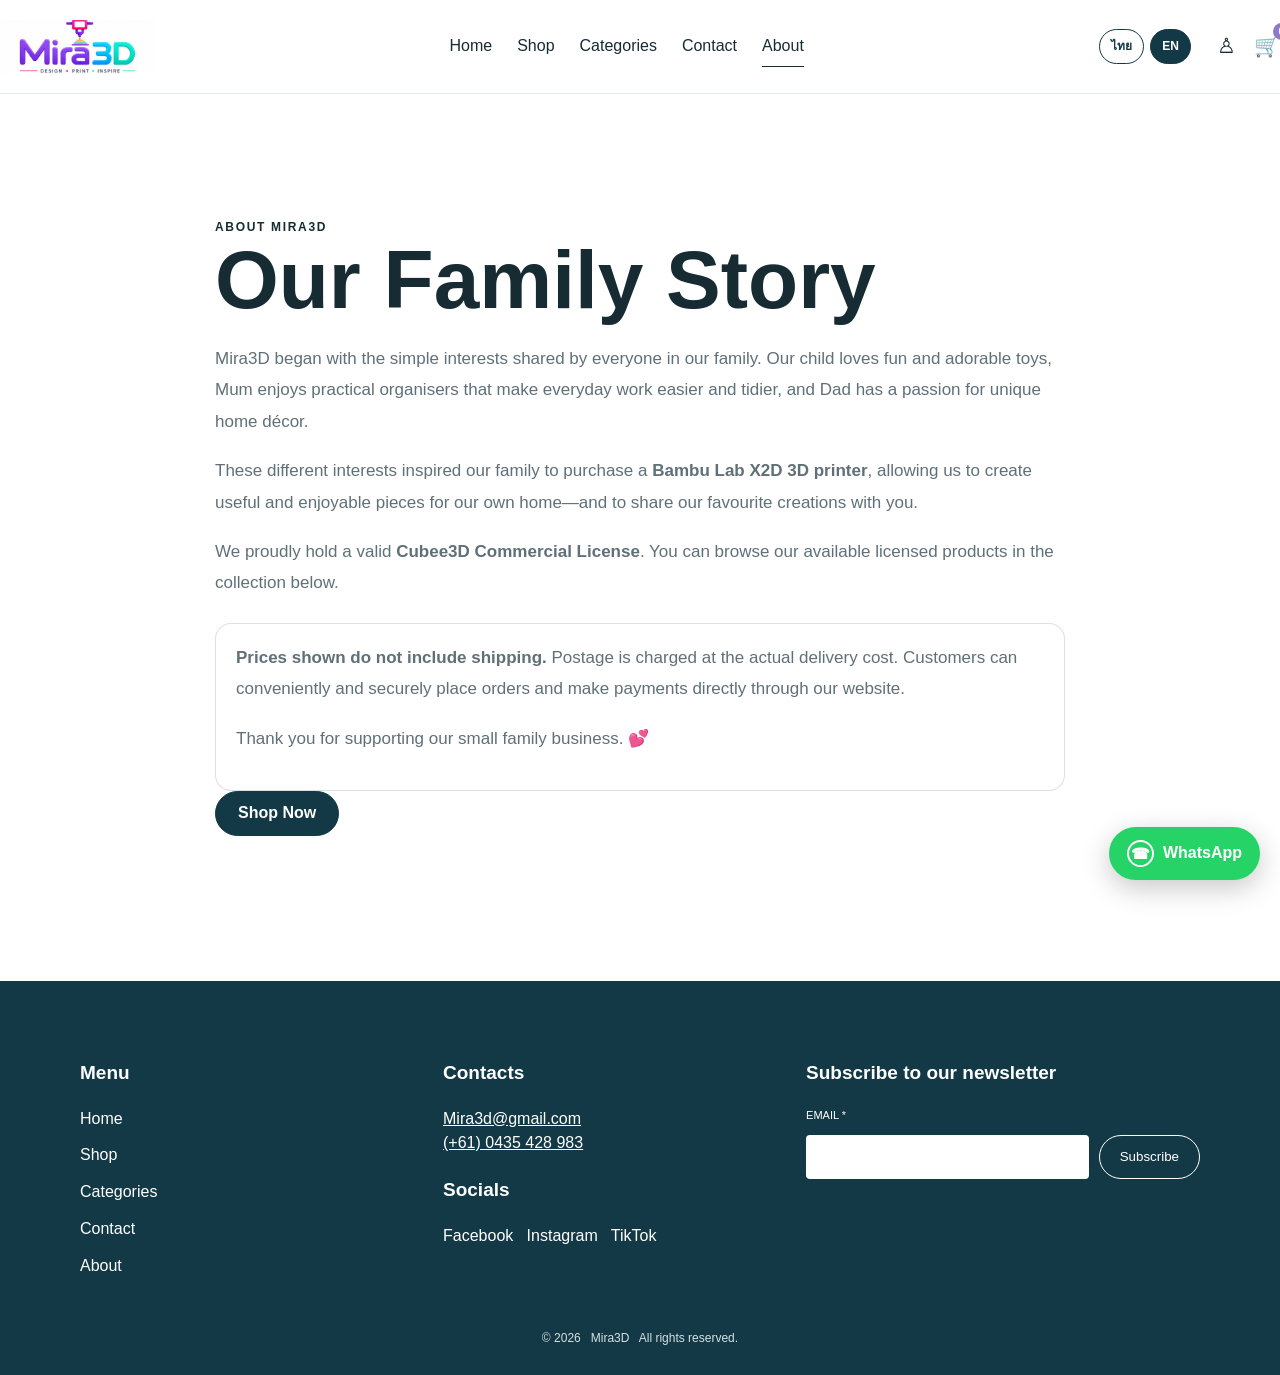
==== commit 6057108f: "Refresh WhatsApp button assets" ====
--- a/about.html
+++ b/about.html
@@ -1,8 +1,8 @@
-<!doctype html><html lang="en"><head><meta charset="utf-8"><meta name="viewport" content="width=device-width,initial-scale=1"><meta name="theme-color" content="#123945"><title>About | Mira3D</title><meta name="description" content="Colourful 3D-printed gifts, toys, home organisers and décor from Mira3D."><link rel="icon" href="assets/mira3d-logo.svg" type="image/svg+xml"><link rel="stylesheet" href="styles.css"><style>
+<!doctype html><html lang="en"><head><meta charset="utf-8"><meta name="viewport" content="width=device-width,initial-scale=1"><meta name="theme-color" content="#123945"><title>About | Mira3D</title><meta name="description" content="Colourful 3D-printed gifts, toys, home organisers and décor from Mira3D."><link rel="icon" href="assets/mira3d-logo.svg" type="image/svg+xml"><link rel="stylesheet" href="styles.css?v=20260829b"><style>
 .lang-switch{display:flex;gap:6px;align-items:center;margin-right:8px}.lang-btn{border:1px solid #123945;background:#fff;color:#123945;border-radius:999px;padding:7px 11px;font:inherit;font-size:12px;font-weight:700;cursor:pointer}.lang-btn.active{background:#123945;color:#fff}.about-story{max-width:850px;margin:0 auto}.about-story p{font-size:17px;line-height:1.85;margin:0 0 18px}.about-note{margin-top:24px;padding:18px 20px;border-radius:16px;background:#fff;border:1px solid rgba(18,57,69,.15)}[data-lang-panel]{display:none}[data-lang-panel].active{display:block}@media(max-width:760px){.lang-switch{margin-left:auto}.lang-btn{padding:6px 9px}.about-story p{font-size:15px}}
 </style></head><body><header class="site-header"><div class="container nav-wrap"><a class="logo" href="index.html"><img src="[data-uri]" alt="Mira3D logo"></a><button class="mobile-toggle" aria-label="Open menu">☰</button><nav class="main-nav"><a class="" href="index.html">Home</a><a class="" href="shop.html">Shop</a><a class="" href="categories.html">Categories</a><a class="" href="contact.html">Contact</a><a class="active" href="about.html">About</a></nav><div class="nav-icons"><div class="lang-switch" role="group" aria-label="Choose language"><button class="lang-btn" type="button" data-set-lang="th">ไทย</button><button class="lang-btn active" type="button" data-set-lang="en">EN</button></div><a class="icon-link" href="contact.html" aria-label="Account">♙</a><a class="icon-link" href="shop.html" aria-label="Cart">🛒<span class="cart-count">0</span></a></div></div></header><main><section class="page-hero"><div class="container story-copy about-story">
 <div data-lang-panel="en" class="active"><span class="kicker">About Mira3D</span><h1>Our Family Story</h1><p>Mira3D began with the simple interests shared by everyone in our family. Our child loves fun and adorable toys, Mum enjoys practical organisers that make everyday work easier and tidier, and Dad has a passion for unique home décor.</p><p>These different interests inspired our family to purchase a <strong>Bambu Lab X2D 3D printer</strong>, allowing us to create useful and enjoyable pieces for our own home—and to share our favourite creations with you.</p><p>We proudly hold a valid <strong>Cubee3D Commercial License</strong>. You can browse our available licensed products in the collection below.</p><div class="about-note"><p><strong>Prices shown do not include shipping.</strong> Postage is charged at the actual delivery cost. Customers can conveniently and securely place orders and make payments directly through our website.</p><p>Thank you for supporting our small family business. 💕</p></div><a class="button button-dark" href="shop.html">Shop Now</a></div>
 <div data-lang-panel="th" lang="th"><span class="kicker">เกี่ยวกับ Mira3D</span><h1>เรื่องราวของครอบครัวเรา</h1><p>Mira3D เริ่มต้นจากความชอบเล็ก ๆ ของทุกคนในครอบครัว ลูกของเราชื่นชอบของเล่นน่ารัก ๆ คุณแม่ชอบอุปกรณ์จัดระเบียบที่ช่วยให้การทำงานง่ายและเป็นระเบียบมากขึ้น ส่วนคุณพ่อชอบของตกแต่งบ้านที่สวยงามและมีเอกลักษณ์</p><p>ความชอบที่แตกต่างกันของเราจึงกลายเป็นแรงบันดาลใจให้ครอบครัวตัดสินใจซื้อเครื่องพิมพ์ 3 มิติ <strong>Bambu Lab X2D</strong> เพื่อสร้างสรรค์ชิ้นงานสำหรับใช้เองภายในบ้าน และแบ่งปันผลงานน่ารัก ๆ เหล่านี้ให้ทุกคนสามารถเลือกซื้อได้ด้วย</p><p>เราเป็นผู้ถือ <strong>Commercial License จาก Cubee3D</strong> อย่างถูกต้อง สินค้าที่มีจำหน่ายสามารถเลือกชมได้จากรายการด้านล่าง</p><div class="about-note"><p><strong>ราคาสินค้าที่แสดงยังไม่รวมค่าจัดส่ง</strong> โดยคิดค่าจัดส่งตามจริง ลูกค้าสามารถเลือกสินค้าและชำระเงินผ่านเว็บไซต์ได้อย่างสะดวกและปลอดภัยค่ะ</p><p>ขอบคุณที่สนับสนุนธุรกิจเล็ก ๆ ของครอบครัวเรานะคะ 💕</p></div><a class="button button-dark" href="shop.html">เลือกซื้อสินค้า</a></div>
-</div></section></main><footer class="site-footer"><div class="container"><div class="footer-grid"><div><h3>Menu</h3><div class="footer-menu"><a href="index.html">Home</a><a href="shop.html">Shop</a><a href="categories.html">Categories</a><a href="contact.html">Contact</a><a href="about.html">About</a></div></div><div class="footer-contact"><h3>Contacts</h3><p><a href="mailto:Mira3d@gmail.com">Mira3d@gmail.com</a><br><a href="tel:+610435428983">(+61) 0435 428 983</a></p><h3>Socials</h3><p>Facebook &nbsp; Instagram &nbsp; TikTok</p></div><div><h3>Subscribe to our newsletter</h3><p style="font-size:11px">EMAIL *</p><div class="newsletter"><input type="email" aria-label="Email"><button type="button">Subscribe</button></div></div></div><div class="copyright">© 2026 &nbsp; Mira3D &nbsp; All rights reserved.</div></div></footer><script src="script.js"></script><script>
+</div></section></main><footer class="site-footer"><div class="container"><div class="footer-grid"><div><h3>Menu</h3><div class="footer-menu"><a href="index.html">Home</a><a href="shop.html">Shop</a><a href="categories.html">Categories</a><a href="contact.html">Contact</a><a href="about.html">About</a></div></div><div class="footer-contact"><h3>Contacts</h3><p><a href="mailto:Mira3d@gmail.com">Mira3d@gmail.com</a><br><a href="tel:+610435428983">(+61) 0435 428 983</a></p><h3>Socials</h3><p>Facebook &nbsp; Instagram &nbsp; TikTok</p></div><div><h3>Subscribe to our newsletter</h3><p style="font-size:11px">EMAIL *</p><div class="newsletter"><input type="email" aria-label="Email"><button type="button">Subscribe</button></div></div></div><div class="copyright">© 2026 &nbsp; Mira3D &nbsp; All rights reserved.</div></div></footer><script src="script.js?v=20260829b"></script><script>
 (function(){var labels={en:["Home","Shop","Categories","Contact","About"],th:["หน้าแรก","สินค้า","หมวดหมู่","ติดต่อเรา","เกี่ยวกับเรา"]};function setLang(lang){document.documentElement.lang=lang;document.querySelectorAll("[data-lang-panel]").forEach(function(p){p.classList.toggle("active",p.dataset.langPanel===lang)});document.querySelectorAll("[data-set-lang]").forEach(function(b){b.classList.toggle("active",b.dataset.setLang===lang)});document.querySelectorAll(".main-nav a").forEach(function(a,i){if(labels[lang][i])a.textContent=labels[lang][i]});localStorage.setItem("mira3d-language",lang)}document.querySelectorAll("[data-set-lang]").forEach(function(b){b.addEventListener("click",function(){setLang(b.dataset.setLang)})});setLang(localStorage.getItem("mira3d-language")==="th"?"th":"en")})();
 </script></body></html>
--- a/styles.css
+++ b/styles.css
@@ -1 +1,165 @@
-:root{--navy:#123945;--ink:#172b33;--muted:#607078;--line:#e7ecee;--lav:#8d79c8;--cyan:#6fd3d7;--bg:#fff;--soft:#f6f8f8}*{box-sizing:border-box}html{scroll-behavior:smooth}body{margin:0;font-family:Arial,Helvetica,sans-serif;color:var(--ink);background:#fff;line-height:1.55}img{max-width:100%;display:block}a{color:inherit}.container{width:min(1120px,calc(100% - 40px));margin:auto}.site-header{height:94px;display:flex;align-items:center;border-bottom:1px solid var(--line);background:#fff;position:sticky;top:0;z-index:30}.nav-wrap{display:flex;align-items:center;justify-content:space-between;width:100%}.logo{display:block;width:154px;height:54px;overflow:hidden}.logo img{width:154px;height:54px;object-fit:cover;object-position:center}.main-nav{display:flex;align-items:center;gap:25px}.main-nav a{text-decoration:none;font-size:16px;padding:8px 0;border-bottom:1px solid transparent}.main-nav a:hover,.main-nav a.active{border-color:var(--ink)}.nav-icons{display:flex;gap:18px;align-items:center}.icon-link{text-decoration:none;font-size:21px;position:relative}.cart-count{position:absolute;right:-10px;top:-7px;background:var(--lav);color:#fff;border-radius:50%;min-width:17px;height:17px;padding:0 4px;font-size:11px;display:grid;place-items:center}.hero{padding:48px 0 72px}.hero-mosaic{display:grid;grid-template-columns:1.15fr .85fr;grid-template-rows:240px 240px;gap:18px}.hero-card{position:relative;border-radius:22px;overflow:hidden;padding:34px;color:#fff;display:flex;flex-direction:column;justify-content:flex-end;background-size:cover;background-position:center}.hero-card:before,.category-card:before,.story-image:before{content:"";position:absolute;inset:0;background:linear-gradient(180deg,rgba(6,25,32,.08),rgba(6,25,32,.68))}.hero-card>*{position:relative}.hero-main{grid-row:span 2;background-image:url('https://images.unsplash.com/photo-1694892671190-f9456e4cdb01?q=85&w=900&fit=crop')}.hero-gift{background-image:url('https://images.unsplash.com/photo-1555487525-ff7eb0ba00c0?q=85&w=700&fit=crop')}.hero-home{background-image:url('https://images.unsplash.com/photo-1702863361940-0aad0c2e3768?q=85&w=700&fit=crop')}.kicker{text-transform:uppercase;letter-spacing:.14em;font-size:12px;font-weight:700}.hero h1{font-size:clamp(44px,6vw,76px);line-height:1;margin:10px 0 18px}.hero-card h2{font-size:30px;line-height:1.1;margin:8px 0 16px}.button{display:inline-flex;align-items:center;justify-content:center;width:max-content;min-height:45px;padding:0 22px;border:1px solid currentColor;border-radius:999px;text-decoration:none;font-weight:700;background:transparent;color:#fff;cursor:pointer}.button-dark{background:var(--navy);border-color:var(--navy);color:#fff}.button-light{background:#fff;border-color:#fff;color:var(--ink)}.split-feature{display:grid;grid-template-columns:1fr 1fr;min-height:480px}.feature-image{background-size:cover;background-position:center}.organiser-img{background-image:url('https://images.unsplash.com/photo-1694208590719-96139a8f2a32?q=85&w=900&fit=crop')}.toy-img{background-image:url('https://images.unsplash.com/photo-1690627931198-50041a06119f?q=85&w=900&fit=crop')}.feature-copy{display:flex;flex-direction:column;justify-content:center;padding:70px;background:#f2eff8}.split-feature.alt .feature-copy{background:#e8f6f4}.feature-copy h2{font-size:clamp(38px,5vw,64px);line-height:1.05;margin:9px 0 18px}.feature-copy p{font-size:19px;max-width:520px}.section{padding:82px 0}.section-title{text-align:center;font-size:clamp(38px,5vw,58px);margin:0 0 42px;line-height:1.05}.product-grid{display:grid;grid-template-columns:repeat(4,1fr);gap:22px}.product-card{min-width:0}.product-card img{width:100%;aspect-ratio:1/1;object-fit:cover;border-radius:18px}.product-card h3{font-size:20px;margin:15px 0 3px}.price{color:var(--muted);margin:0 0 12px}.add-cart{border:1px solid var(--navy);color:var(--navy);background:#fff;border-radius:999px;padding:9px 17px;font-weight:700;cursor:pointer}.add-cart:hover{background:var(--navy);color:#fff}.center{text-align:center;margin-top:40px}.together{display:grid;grid-template-columns:1fr 1fr;min-height:560px}.together-images{display:grid;grid-template-columns:1fr 1fr;gap:16px;padding:38px;background:#fff}.together-images img{height:100%;width:100%;object-fit:cover;border-radius:18px}.together-copy{background:var(--navy);color:#fff;display:flex;flex-direction:column;justify-content:center;padding:70px}.together-copy h2{font-size:clamp(42px,5vw,68px);line-height:1.04;margin:9px 0 18px}.together-copy p{font-size:19px;color:#d9e4e7}.page-hero{padding:45px 0 70px}.category-grid{display:grid;grid-template-columns:repeat(2,1fr);gap:20px}.category-card{position:relative;min-height:335px;border-radius:22px;overflow:hidden;background-size:cover;background-position:center;color:#fff;padding:28px;display:flex;flex-direction:column;justify-content:flex-end;text-decoration:none}.category-card>*{position:relative}.category-card h2{font-size:34px;margin:0 0 10px}.category-card span{text-decoration:underline}.cat-home{background-image:url('https://images.unsplash.com/photo-1694892671190-f9456e4cdb01?q=85&w=900&fit=crop')}.cat-toys{background-image:url('https://images.unsplash.com/photo-1655087751325-1aba19f6dd16?q=85&w=900&fit=crop')}.cat-decor{background-image:url('https://images.unsplash.com/photo-1596672565061-b276adb3cf39?q=85&w=900&fit=crop')}.cat-custom{background-image:url('https://images.unsplash.com/photo-1683885544596-bf842aa16196?q=85&w=900&fit=crop')}.contact-layout{display:grid;grid-template-columns:1fr 1fr;gap:70px;align-items:center}.contact-layout img{width:100%;aspect-ratio:1/1;object-fit:cover;border-radius:24px}.page-heading{font-size:clamp(48px,7vw,82px);line-height:1;margin:0 0 15px}.lead{font-size:20px;color:var(--muted)}.form{display:grid;gap:18px;margin-top:30px}.form label{font-size:14px;font-weight:700}.form input,.form textarea{width:100%;border:0;border-bottom:1px solid #9aa7ad;padding:12px 2px;font:inherit;outline:none}.form textarea{min-height:110px;resize:vertical}.checkbox{display:flex;gap:10px;font-size:12px;color:var(--muted)}.checkbox input{width:auto}.story-grid{display:grid;grid-template-columns:1fr 1fr;gap:20px}.story-image{position:relative;min-height:520px;border-radius:22px;overflow:hidden;background-size:cover;background-position:center}.story-one{background-image:url('https://images.unsplash.com/photo-1596672565061-b276adb3cf39?q=85&w=900&fit=crop')}.story-two{background-image:url('https://images.unsplash.com/photo-1689443111130-6e9c7dfd8f9e?q=85&w=900&fit=crop')}.story-copy{padding:75px 0;max-width:760px}.story-copy h1{font-size:clamp(48px,7vw,82px);line-height:1;margin:0 0 22px}.story-copy p{font-size:21px;color:var(--muted)}.site-footer{background:var(--navy);color:#fff;padding:58px 0 28px}.footer-grid{display:grid;grid-template-columns:1fr 1fr 1.3fr;gap:60px}.site-footer h3{font-size:19px}.footer-menu{display:grid;gap:12px}.footer-menu a{color:#fff;text-decoration:none}.footer-contact a{color:#fff}.newsletter{display:flex;gap:10px}.newsletter input{min-height:44px;border:0;border-radius:4px;padding:0 12px;flex:1}.newsletter button{border:1px solid #fff;background:transparent;color:#fff;border-radius:999px;padding:0 20px}.copyright{text-align:center;font-size:12px;margin-top:50px;color:#d4e0e3}.mobile-toggle{display:none;background:none;border:0;font-size:25px}@media(max-width:850px){.mobile-toggle{display:block}.main-nav{display:none;position:absolute;left:20px;right:20px;top:82px;background:#fff;padding:20px;box-shadow:0 15px 30px rgba(0,0,0,.12);flex-direction:column}.main-nav.open{display:flex}.hero-mosaic{grid-template-columns:1fr;grid-template-rows:420px 250px 250px}.hero-main{grid-row:auto}.split-feature,.together,.contact-layout,.story-grid{grid-template-columns:1fr}.split-feature.alt .feature-image{order:0}.feature-image{min-height:380px}.product-grid{grid-template-columns:repeat(2,1fr)}.together-images{min-height:500px}.category-grid{grid-template-columns:1fr}.footer-grid{grid-template-columns:1fr 1fr}.footer-grid>div:last-child{grid-column:1/-1}}@media(max-width:540px){.container{width:min(100% - 28px,1120px)}.site-header{height:78px}.logo{width:136px;height:48px}.logo img{width:136px;height:48px}.nav-icons{gap:12px}.hero{padding-top:25px}.hero-mosaic{grid-template-rows:380px 230px 230px}.hero-card{padding:24px}.split-feature{display:flex;flex-direction:column}.split-feature.alt .feature-image{order:0}.feature-copy{padding:48px 24px}.product-grid{grid-template-columns:1fr}.together-images{min-height:420px;padding:20px}.together-copy{padding:55px 28px}.category-card{min-height:280px}.contact-layout{gap:35px}.story-image{min-height:370px}.footer-grid{grid-template-columns:1fr;gap:30px}.footer-grid>div:last-child{grid-column:auto}.newsletter{flex-direction:column}.newsletter button{min-height:44px}}+:root{--navy:#123945;--ink:#172b33;--muted:#607078;--line:#e7ecee;--lav:#8d79c8;--cyan:#6fd3d7;--bg:#fff;--soft:#f6f8f8}
+*{box-sizing:border-box}
+html{scroll-behavior:smooth}
+body{margin:0;font-family:Arial,Helvetica,sans-serif;color:var(--ink);background:#fff;line-height:1.55}
+img{max-width:100%;display:block}
+a{color:inherit}
+.container{width:min(1120px,calc(100% - 40px));margin:auto}
+.site-header{height:94px;display:flex;align-items:center;border-bottom:1px solid var(--line);background:#fff;position:sticky;top:0;z-index:30}
+.nav-wrap{display:flex;align-items:center;justify-content:space-between;width:100%}
+.logo{display:block;width:154px;height:54px;overflow:hidden}
+.logo img{width:154px;height:54px;object-fit:cover;object-position:center}
+.main-nav{display:flex;align-items:center;gap:25px}
+.main-nav a{text-decoration:none;font-size:16px;padding:8px 0;border-bottom:1px solid transparent}
+.main-nav a:hover,.main-nav a.active{border-color:var(--ink)}
+.nav-icons{display:flex;gap:18px;align-items:center}
+.icon-link{text-decoration:none;font-size:21px;position:relative}
+.cart-count{position:absolute;right:-10px;top:-7px;background:var(--lav);color:#fff;border-radius:50%;min-width:17px;height:17px;padding:0 4px;font-size:11px;display:grid;place-items:center}
+.hero{padding:48px 0 72px}
+.hero-mosaic{display:grid;grid-template-columns:1.15fr .85fr;grid-template-rows:240px 240px;gap:18px}
+.hero-card{position:relative;border-radius:22px;overflow:hidden;padding:34px;color:#fff;display:flex;flex-direction:column;justify-content:flex-end;background-size:cover;background-position:center}
+.hero-card:before,.category-card:before,.story-image:before{content:"";position:absolute;inset:0;background:linear-gradient(180deg,rgba(6,25,32,.08),rgba(6,25,32,.68))}
+.hero-card>*{position:relative}
+.hero-main{grid-row:span 2;background-image:url('https://images.unsplash.com/photo-1694892671190-f9456e4cdb01?q=85&w=900&fit=crop')}
+.hero-gift{background-image:url('https://images.unsplash.com/photo-1555487525-ff7eb0ba00c0?q=85&w=700&fit=crop')}
+.hero-home{background-image:url('https://images.unsplash.com/photo-1702863361940-0aad0c2e3768?q=85&w=700&fit=crop')}
+.kicker{text-transform:uppercase;letter-spacing:.14em;font-size:12px;font-weight:700}
+.hero h1{font-size:clamp(44px,6vw,76px);line-height:1;margin:10px 0 18px}
+.hero-card h2{font-size:30px;line-height:1.1;margin:8px 0 16px}
+.button{display:inline-flex;align-items:center;justify-content:center;width:max-content;min-height:45px;padding:0 22px;border:1px solid currentColor;border-radius:999px;text-decoration:none;font-weight:700;background:transparent;color:#fff;cursor:pointer}
+.button-dark{background:var(--navy);border-color:var(--navy);color:#fff}
+.button-light{background:#fff;border-color:#fff;color:var(--ink)}
+.split-feature{display:grid;grid-template-columns:1fr 1fr;min-height:480px}
+.feature-image{background-size:cover;background-position:center}
+.organiser-img{background-image:url('https://images.unsplash.com/photo-1694208590719-96139a8f2a32?q=85&w=900&fit=crop')}
+.toy-img{background-image:url('https://images.unsplash.com/photo-1690627931198-50041a06119f?q=85&w=900&fit=crop')}
+.feature-copy{display:flex;flex-direction:column;justify-content:center;padding:70px;background:#f2eff8}
+.split-feature.alt .feature-copy{background:#e8f6f4}
+.feature-copy h2{font-size:clamp(38px,5vw,64px);line-height:1.05;margin:9px 0 18px}
+.feature-copy p{font-size:19px;max-width:520px}
+.section{padding:82px 0}
+.section-title{text-align:center;font-size:clamp(38px,5vw,58px);margin:0 0 42px;line-height:1.05}
+.product-grid{display:grid;grid-template-columns:repeat(4,1fr);gap:22px}
+.shop-offer{display:flex;justify-content:space-between;gap:24px;align-items:center;margin:30px 0 38px;padding:20px 24px;border-radius:16px;background:#f2eff8;border:1px solid #ded7f1}
+.shop-offer strong{font-size:20px;color:var(--navy)}
+.shop-offer span{color:var(--muted);font-size:14px;max-width:560px}
+.product-card{min-width:0}
+.product-card img{width:100%;aspect-ratio:1/1;object-fit:cover;border-radius:18px}
+.product-card h3{font-size:20px;margin:15px 0 3px}
+.product-category{color:var(--lav);font-size:11px;font-weight:800;letter-spacing:.14em;margin:14px 0 0}
+.product-description{color:var(--muted);font-size:14px;margin:8px 0 12px}
+.price{color:var(--ink);font-size:18px;font-weight:700;margin:0 0 16px}
+.price span{color:var(--muted);font-size:13px;font-weight:400}
+.add-cart{display:inline-flex;border:1px solid var(--navy);color:var(--navy);background:#fff;border-radius:999px;padding:9px 17px;font-weight:700;cursor:pointer;text-decoration:none}
+.add-cart:hover{background:var(--navy);color:#fff}
+.square-pay{background:var(--navy);color:#fff}
+.fulfilment-note{margin-top:42px;padding:24px;border-radius:16px;background:#e8f6f4;border:1px solid #cce8e4}
+.fulfilment-note strong{font-size:20px}
+.fulfilment-note p{margin:6px 0 0;color:var(--muted)}
+.license-note{color:var(--muted);font-size:11px;margin-top:14px}
+.center{text-align:center;margin-top:40px}
+.together{display:grid;grid-template-columns:1fr 1fr;min-height:560px}
+.together-images{display:grid;grid-template-columns:1fr 1fr;gap:16px;padding:38px;background:#fff}
+.together-images img{height:100%;width:100%;object-fit:cover;border-radius:18px}
+.together-copy{background:var(--navy);color:#fff;display:flex;flex-direction:column;justify-content:center;padding:70px}
+.together-copy h2{font-size:clamp(42px,5vw,68px);line-height:1.04;margin:9px 0 18px}
+.together-copy p{font-size:19px;color:#d9e4e7}
+.page-hero{padding:45px 0 70px}
+.category-grid{display:grid;grid-template-columns:repeat(2,1fr);gap:20px}
+.category-card{position:relative;min-height:335px;border-radius:22px;overflow:hidden;background-size:cover;background-position:center;color:#fff;padding:28px;display:flex;flex-direction:column;justify-content:flex-end;text-decoration:none}
+.category-card>*{position:relative}
+.category-card h2{font-size:34px;margin:0 0 10px}
+.category-card span{text-decoration:underline}
+.cat-home{background-image:url('https://images.unsplash.com/photo-1694892671190-f9456e4cdb01?q=85&w=900&fit=crop')}
+.cat-toys{background-image:url('https://images.unsplash.com/photo-1655087751325-1aba19f6dd16?q=85&w=900&fit=crop')}
+.cat-decor{background-image:url('https://images.unsplash.com/photo-1596672565061-b276adb3cf39?q=85&w=900&fit=crop')}
+.cat-custom{background-image:url('https://images.unsplash.com/photo-1683885544596-bf842aa16196?q=85&w=900&fit=crop')}
+.contact-layout{display:grid;grid-template-columns:1fr 1fr;gap:70px;align-items:center}
+.contact-layout img{width:100%;aspect-ratio:1/1;object-fit:cover;border-radius:24px}
+.page-heading{font-size:clamp(48px,7vw,82px);line-height:1;margin:0 0 15px}
+.lead{font-size:20px;color:var(--muted)}
+.form{display:grid;gap:18px;margin-top:30px}
+.form label{font-size:14px;font-weight:700}
+.form input,.form textarea{width:100%;border:0;border-bottom:1px solid #9aa7ad;padding:12px 2px;font:inherit;outline:none}
+.form textarea{min-height:110px;resize:vertical}
+.checkbox{display:flex;gap:10px;font-size:12px;color:var(--muted)}
+.checkbox input{width:auto}
+.story-grid{display:grid;grid-template-columns:1fr 1fr;gap:20px}
+.story-image{position:relative;min-height:520px;border-radius:22px;overflow:hidden;background-size:cover;background-position:center}
+.story-one{background-image:url('https://images.unsplash.com/photo-1596672565061-b276adb3cf39?q=85&w=900&fit=crop')}
+.story-two{background-image:url('https://images.unsplash.com/photo-1689443111130-6e9c7dfd8f9e?q=85&w=900&fit=crop')}
+.story-copy{padding:75px 0;max-width:760px}
+.story-copy h1{font-size:clamp(48px,7vw,82px);line-height:1;margin:0 0 22px}
+.story-copy p{font-size:21px;color:var(--muted)}
+.site-footer{background:var(--navy);color:#fff;padding:58px 0 28px}
+.footer-grid{display:grid;grid-template-columns:1fr 1fr 1.3fr;gap:60px}
+.site-footer h3{font-size:19px}
+.footer-menu{display:grid;gap:12px}
+.footer-menu a{color:#fff;text-decoration:none}
+.footer-contact a{color:#fff}
+.newsletter{display:flex;gap:10px}
+.newsletter input{min-height:44px;border:0;border-radius:4px;padding:0 12px;flex:1}
+.newsletter button{border:1px solid #fff;background:transparent;color:#fff;border-radius:999px;padding:0 20px}
+.copyright{text-align:center;font-size:12px;margin-top:50px;color:#d4e0e3}
+.mobile-toggle{display:none;background:none;border:0;font-size:25px}
+@media(max-width:850px){.mobile-toggle{display:block}
+.main-nav{display:none;position:absolute;left:20px;right:20px;top:82px;background:#fff;padding:20px;box-shadow:0 15px 30px rgba(0,0,0,.12);flex-direction:column}
+.main-nav.open{display:flex}
+.hero-mosaic{grid-template-columns:1fr;grid-template-rows:420px 250px 250px}
+.hero-main{grid-row:auto}
+.split-feature,.together,.contact-layout,.story-grid{grid-template-columns:1fr}
+.split-feature.alt .feature-image{order:0}
+.feature-image{min-height:380px}
+.product-grid{grid-template-columns:repeat(2,1fr)}
+.together-images{min-height:500px}
+.category-grid{grid-template-columns:1fr}
+.footer-grid{grid-template-columns:1fr 1fr}
+.footer-grid>div:last-child{grid-column:1/-1}
+}
+@media(max-width:540px){.container{width:min(100% - 28px,1120px)}
+.shop-offer{align-items:flex-start;flex-direction:column;gap:6px}
+.site-header{height:78px}
+.logo{width:136px;height:48px}
+.logo img{width:136px;height:48px}
+.nav-icons{gap:12px}
+.hero{padding-top:25px}
+.hero-mosaic{grid-template-rows:380px 230px 230px}
+.hero-card{padding:24px}
+.split-feature{display:flex;flex-direction:column}
+.split-feature.alt .feature-image{order:0}
+.feature-copy{padding:48px 24px}
+.product-grid{grid-template-columns:1fr}
+.together-images{min-height:420px;padding:20px}
+.together-copy{padding:55px 28px}
+.category-card{min-height:280px}
+.contact-layout{gap:35px}
+.story-image{min-height:370px}
+.footer-grid{grid-template-columns:1fr;gap:30px}
+.footer-grid>div:last-child{grid-column:auto}
+.newsletter{flex-direction:column}
+.newsletter button{min-height:44px}
+}
+
+
+/* Mira3D category collection cards */
+.categories-page{background:linear-gradient(180deg,#fff 0%,#fbf8ff 100%);padding-top:38px}
+.category-intro{text-align:center;max-width:720px;margin:0 auto 34px}
+.category-intro h1{font-size:clamp(40px,6vw,66px);line-height:1;margin:8px 0 14px;color:var(--navy)}
+.category-intro p:last-child{margin:0;color:var(--muted);font-size:17px}
+.mira-category-grid{display:grid;grid-template-columns:repeat(2,minmax(0,1fr));gap:22px}
+.mira-category-card{position:relative;min-height:340px;border-radius:24px;padding:18px;overflow:hidden;text-decoration:none;display:flex;flex-direction:column;justify-content:space-between;box-shadow:0 7px 22px rgba(18,57,69,.12);transition:transform .2s ease,box-shadow .2s ease;border:5px solid #fff}
+.mira-category-card:hover{transform:translateY(-4px);box-shadow:0 12px 28px rgba(18,57,69,.18)}
+.mira-category-card h2{position:relative;z-index:2;text-align:center;margin:12px 0 4px;color:#102b38;font-size:clamp(27px,4vw,42px);line-height:1;font-weight:900;letter-spacing:-.03em}
+.category-photo-grid{display:grid;grid-template-columns:1fr 1fr;gap:8px;height:242px}
+.category-photo-grid img,.category-feature-image img{width:100%;height:100%;object-fit:cover;border-radius:16px}
+.category-feature-image{height:242px}
+.category-symbol{height:242px;display:grid;place-items:center;font-size:112px;font-weight:900;color:#102b38;text-shadow:0 4px 0 rgba(255,255,255,.65)}
+.pastel-pink{background:#ffd9ee}.pastel-purple{background:#e8ddff}.pastel-blue{background:#d8e8ff}.pastel-mint{background:#d9faec}.pastel-yellow{background:#fff2b9}.pastel-lilac{background:#eadcff}.pastel-red{background:#ffd7dc}.pastel-orange{background:#ffe2c2}
+@media(max-width:640px){.categories-page{padding-top:28px}.category-intro{margin-bottom:24px}.mira-category-grid{gap:12px}.mira-category-card{min-height:232px;border-radius:18px;padding:10px;border-width:4px}.category-photo-grid,.category-feature-image,.category-symbol{height:160px}.category-photo-grid{gap:5px}.category-photo-grid img,.category-feature-image img{border-radius:11px}.category-symbol{font-size:72px}.mira-category-card h2{font-size:clamp(19px,6vw,27px);margin:9px 0 4px}}
+
+
+/* WhatsApp contact button */
+.whatsapp-float{position:fixed;right:20px;bottom:20px;z-index:80;display:inline-flex;align-items:center;gap:9px;padding:13px 18px;border-radius:999px;background:#25D366;color:#fff;text-decoration:none;font-weight:800;box-shadow:0 8px 28px rgba(0,0,0,.22);transition:transform .2s,background .2s}
+.whatsapp-float:hover{background:#1fb457;transform:translateY(-2px)}
+.whatsapp-float>span:first-child{display:grid;place-items:center;width:27px;height:27px;border:2px solid #fff;border-radius:50%;font-size:15px}
+@media(max-width:540px){.whatsapp-float{right:14px;bottom:14px;padding:12px 15px;font-size:14px}}
